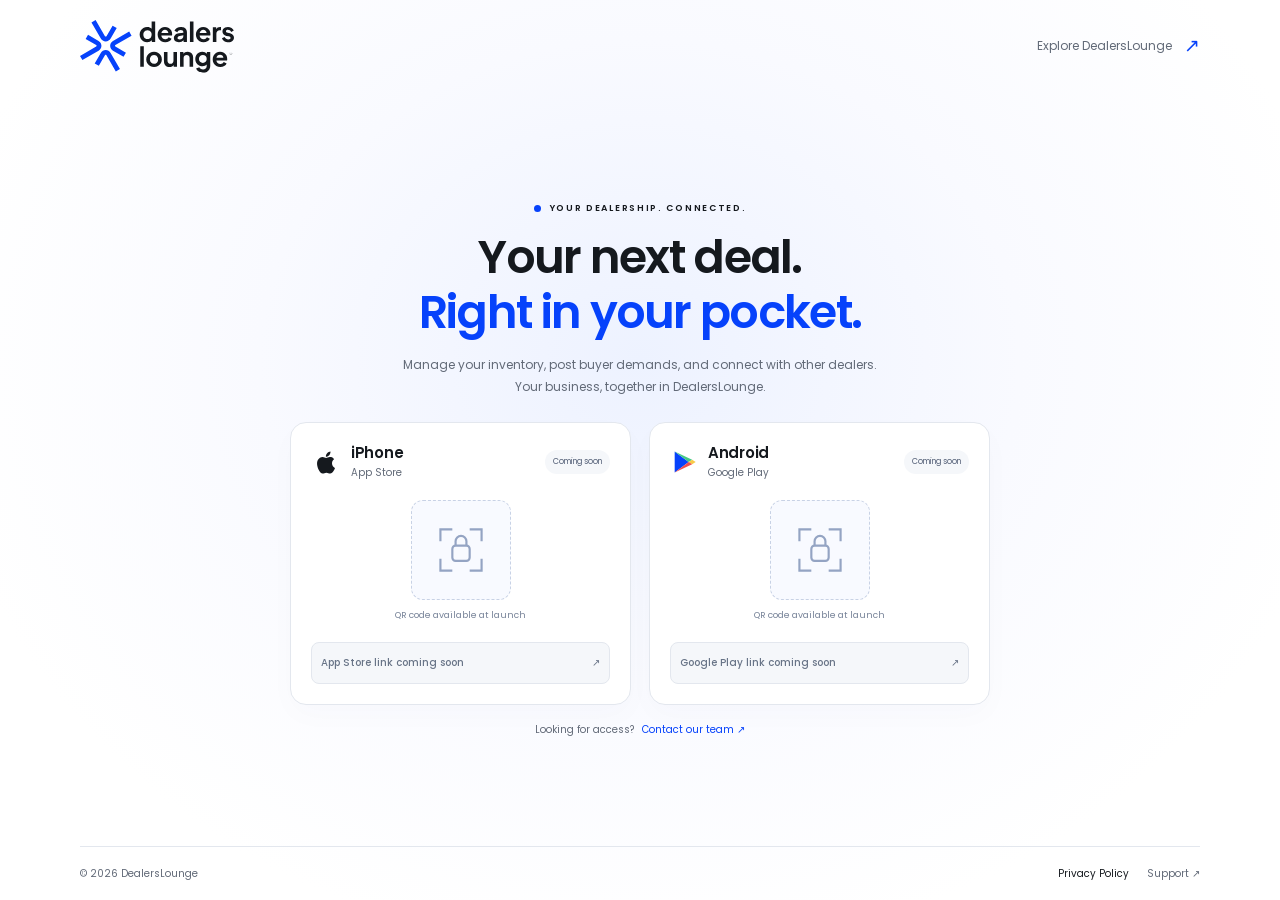
==== join/index.html @ 3d8176ec "updated links" ====
<!doctype html>
<html lang="en">
<head>
<meta charset="utf-8"><meta name="viewport" content="width=device-width, initial-scale=1">
<meta name="description" content="DealersLounge brings vehicle inventory, buyer demands, and dealer connections together. Find app downloads, access information, and our privacy policy.">
<meta name="theme-color" content="#0642FB"><title>DealersLounge — Get the app</title>
<link rel="icon" href="../assets/images/favicon.svg" type="image/svg+xml"><link rel="stylesheet" href="../assets/css/styles.css">
</head>
<body class="download-home">
<a class="skip" href="#main">Skip to content</a>
<header class="hub-header"><a class="brand" href="../" aria-label="DealersLounge home"><img src="../assets/images/logo.svg" alt="DealersLounge" width="160" height="55"></a><a class="hub-explore" href="../">Explore DealersLounge <span aria-hidden="true">↗</span></a></header>
<main id="main" class="hub-main">
<section class="hub-intro" aria-labelledby="intro-title"><p class="eyebrow"><span class="status-dot"></span> YOUR DEALERSHIP. CONNECTED.</p><h1 id="intro-title">Your next deal.<br><span>Right in your pocket.</span></h1><p>Manage your inventory, post buyer demands, and connect with other dealers. Your business, together in DealersLounge.</p></section>
<section id="download" class="hub-downloads" aria-label="Download DealersLounge">
<article class="hub-store"><div class="hub-store-heading"><svg viewBox="0 0 24 24" width="30" height="30" aria-hidden="true"><path fill="currentColor" d="M16.8 12.8c0-2 1.6-3 1.7-3.1-1-1.5-2.5-1.7-3.1-1.7-1.3-.2-2.6.8-3.3.8-.7 0-1.7-.8-2.8-.8-1.5 0-2.9.9-3.7 2.2-1.6 2.7-.4 6.8 1.1 9 .7 1 1.5 2.1 2.7 2 1.1 0 1.5-.7 2.9-.7s1.8.7 3 .7 2-1 2.7-2c.8-1.2 1.2-2.4 1.2-2.5-.1 0-2.4-.9-2.4-3.9ZM14.6 6.6c.6-.8 1.1-1.9 1-3-.9 0-2 .6-2.7 1.4-.6.7-1.1 1.8-1 2.8 1 .1 2-.5 2.7-1.2Z"/></svg><div><h2>iPhone</h2><p>App Store</p></div><span class="availability-chip">Coming soon</span></div><div class="hub-qr" aria-label="iPhone QR code not yet available"><span class="qr-frame" aria-hidden="true"><svg viewBox="0 0 48 48" width="52" height="52" fill="none" stroke="currentColor" stroke-width="2"><path d="M16 5H5v11M32 5h11v11M5 32v11h11M43 32v11H32"/><rect x="16" y="20" width="16" height="14" rx="3"/><path d="M19 20v-4a5 5 0 0 1 10 0v4"/></svg></span><span>QR code available at launch</span></div><button class="hub-store-button" type="button" disabled>App Store link coming soon <span aria-hidden="true">↗</span></button></article>
<article class="hub-store"><div class="hub-store-heading"><svg viewBox="0 0 24 24" width="28" height="28" aria-hidden="true"><path fill="#0642fb" d="m4 3 12 9L4 21Z"/><path fill="#45c986" d="m4 3 15 7-3 2Z"/><path fill="#f7c948" d="m16 12 3-2 3 2-3 2Z"/><path fill="#ef4e4e" d="m4 21 12-9 3 2Z"/></svg><div><h2>Android</h2><p>Google Play</p></div><span class="availability-chip">Coming soon</span></div><div class="hub-qr" aria-label="Android QR code not yet available"><span class="qr-frame" aria-hidden="true"><svg viewBox="0 0 48 48" width="52" height="52" fill="none" stroke="currentColor" stroke-width="2"><path d="M16 5H5v11M32 5h11v11M5 32v11h11M43 32v11H32"/><rect x="16" y="20" width="16" height="14" rx="3"/><path d="M19 20v-4a5 5 0 0 1 10 0v4"/></svg></span><span>QR code available at launch</span></div><button class="hub-store-button" type="button" disabled>Google Play link coming soon <span aria-hidden="true">↗</span></button></article>
</section>
<p class="hub-access">Looking for access? <a href="mailto:support@dealerslounge.com">Contact our team ↗</a></p>
</main>
<footer class="hub-footer"><span>© <span id="year">2026</span> DealersLounge</span><a href="../privacy/">Privacy Policy</a><a href="mailto:support@dealerslounge.com">Support ↗</a></footer>
<script src="../assets/js/main.js"></script>
</body></html>
---- assets/css/styles.css ----
@font-face {
  font-family: Poppins;
  src: url('../fonts/Poppins-Regular.ttf') format('truetype');
  font-weight: 400;
  font-display: swap
}

@font-face {
  font-family: Poppins;
  src: url('../fonts/Poppins-Medium.ttf') format('truetype');
  font-weight: 500;
  font-display: swap
}

@font-face {
  font-family: Poppins;
  src: url('../fonts/Poppins-SemiBold.ttf') format('truetype');
  font-weight: 600 900;
  font-display: swap
}

:root {
  --blue: #0642fb;
  --ink: #15191e;
  --muted: #626a78;
  --light: #f5f7fa;
  --border: #e3e7ee
}

* {
  box-sizing: border-box
}

html {
  scroll-behavior: smooth;
  scroll-padding-top: 100px
}

body {
  margin: 0;
  font-family: Poppins, sans-serif;
  color: var(--ink);
  font-size: 14px;
  line-height: 1.7
}

a {
  color: inherit;
  text-decoration: none
}

button,
a,
summary {
  -webkit-tap-highlight-color: transparent
}

a:focus-visible,
summary:focus-visible {
  outline: 3px solid #3379ff;
  outline-offset: 6px
}

img {
  max-width: 100%;
  display: block
}

.container {
  width: min(1200px, calc(100% - 80px));
  margin: auto
}

.site-header {
  border-bottom: 1px solid var(--border);
  background: #fff
}

.nav {
  height: 100px;
  display: flex;
  align-items: center;
  justify-content: space-between
}

.brand img {
  width: 154px;
  height: auto
}

.nav nav {
  display: flex;
  gap: 34px;
  font-size: 13px
}

.nav nav a:hover,
.text-link:hover {
  color: var(--blue)
}

.button {
  display: inline-flex;
  gap: 26px;
  align-items: center;
  justify-content: center;
  background: var(--blue);
  color: white;
  border-radius: 9px;
  padding: 17px 23px;
  font-weight: 500;
  font-size: 13px;
  transition: background .2s, transform .2s
}

.button:hover {
  background: #0034d6;
  transform: translateY(-2px)
}

.button span {
  font-size: 20px
}

.button.small {
  padding: 10px 20px
}

.hero {
  display: grid;
  grid-template-columns: 1.1fr 1fr;
  align-items: center;
  gap: 45px;
  padding-top: 64px;
  padding-bottom: 64px
}

.eyebrow {
  font-size: 10px;
  letter-spacing: 1.7px;
  font-weight: 600;
  display: flex;
  align-items: center;
  gap: 9px;
  margin: 0 0 23px
}

.status-dot {
  background: var(--blue);
  width: 7px;
  height: 7px;
  border-radius: 50%
}

h1 {
  font-size: clamp(42px, 4.5vw, 63px);
  line-height: 1.17;
  letter-spacing: -2.8px;
  font-weight: 600;
  margin: 0 0 25px
}

h1>span {
  color: var(--blue)
}

.lead {
  font-size: 15px;
  line-height: 1.9;
  color: var(--muted);
  max-width: 435px
}

.hero-actions {
  display: flex;
  align-items: center;
  gap: 24px;
  margin: 31px 0 25px
}

.text-link {
  font-size: 12px;
  font-weight: 500;
  display: inline-flex;
  gap: 13px;
  align-items: center
}

.hero-note {
  font-size: 10px;
  color: var(--muted);
  display: flex;
  gap: 9px;
  align-items: center
}

.mini-icon {
  border: 1px solid var(--border);
  border-radius: 50%;
  width: 20px;
  height: 20px;
  text-align: center;
  color: var(--blue)
}

.hero-visual {
  position: relative;
  border-radius: 22px;
  background: #edf2ff;
  height: 574px;
  overflow: hidden;
  display: flex;
  align-items: center;
  justify-content: center
}

.visual-heading {
  position: absolute;
  top: 23px;
  left: 25px;
  right: 25px;
  display: flex;
  justify-content: space-between;
  font-size: 9px;
  letter-spacing: 1.7px;
  color: #50639c
}

.visual-heading>span:last-child {
  font-size: 22px
}

.orbit {
  position: absolute;
  width: 520px;
  height: 520px;
  border: 1px solid #d9e2fd;
  border-radius: 50%;
  left: 35px;
  top: 110px
}

.orbit-two {
  width: 370px;
  height: 370px;
  left: 110px;
  top: 185px
}

.phone {
  width: 258px;
  background: var(--light);
  border: 7px solid #20242c;
  border-radius: 38px;
  position: relative;
  transform: rotate(-6deg);
  box-shadow: 18px 24px 45px #14255720;
  padding: 13px 12px 8px;
  margin-top: 12px
}

.phone-top {
  display: flex;
  align-items: center;
  justify-content: space-between;
  font-size: 9px;
  font-weight: 600;
  margin-bottom: 24px
}

.island {
  height: 17px;
  width: 69px;
  background: #20242c;
  border-radius: 20px;
  position: absolute;
  top: 8px;
  left: 88px
}

.app-header {
  display: flex;
  justify-content: space-between;
  align-items: center
}

.app-header small {
  display: block;
  font-size: 9px;
  color: var(--muted)
}

.app-header strong {
  font-size: 16px
}

.avatar {
  background: #e2eaff;
  color: var(--blue);
  border-radius: 50%;
  font-size: 11px;
  padding: 9px
}

.app-actions {
  display: flex;
  gap: 8px;
  margin: 17px 0
}

.app-actions>div {
  background: var(--ink);
  color: white;
  flex: 1;
  border-radius: 9px;
  padding: 9px;
  font-size: 9px
}

.app-actions>div:last-child {
  background: var(--blue)
}

.app-actions span {
  display: block;
  font-size: 21px;
  line-height: 1.4
}

.app-section-title {
  display: flex;
  justify-content: space-between;
  font-size: 12px;
  font-weight: 600;
  margin: 16px 0 9px
}

.app-section-title span {
  color: var(--blue);
  font-size: 8px
}

.car-card {
  background: white;
  border-radius: 11px;
  overflow: hidden
}

.car-photo {
  position: relative
}

.car-photo img {
  width: 100%;
  height: 113px;
  object-fit: cover
}

.car-photo>span {
  position: absolute;
  bottom: 8px;
  left: 8px;
  background: white;
  padding: 3px 7px;
  border-radius: 4px;
  font-size: 7px
}

.car-info {
  padding: 11px
}

.car-info>small {
  font-size: 7px;
  letter-spacing: 1px;
  color: var(--muted)
}

.car-info h3 {
  font-size: 16px;
  line-height: 1.5;
  margin: 5px 0
}

.car-info p {
  font-size: 8px;
  color: var(--muted);
  margin: 4px 0 10px
}

.match-row {
  border-top: 1px solid var(--border);
  display: flex;
  justify-content: space-between;
  padding-top: 9px;
  font-size: 8px
}

.match-row i {
  display: inline-block;
  width: 5px;
  height: 5px;
  border-radius: 50%;
  background: #45c986;
  margin-right: 4px
}

.match-row b {
  color: var(--blue)
}

.app-bottom {
  display: flex;
  justify-content: space-between;
  padding: 13px 6px 0;
  text-align: center;
  color: #7d8492;
  font-size: 16px
}

.app-bottom small {
  display: block;
  font-size: 6px
}

.app-bottom .selected {
  color: var(--blue)
}

.floating-card {
  position: absolute;
  bottom: 74px;
  right: 16px;
  display: flex;
  gap: 12px;
  align-items: center;
  padding: 15px 18px;
  background: white;
  border: 1px solid #e3e7ee;
  border-radius: 12px;
  box-shadow: 0 12px 32px #263a7020
}

.floating-card strong {
  display: block;
  font-size: 11px
}

.floating-card small {
  display: block;
  font-size: 8px;
  color: var(--muted)
}

.match-icon {
  background: #e9f9f0;
  color: #248451;
  padding: 4px 9px;
  border-radius: 8px;
  font-size: 20px
}

.preview-label {
  position: absolute;
  bottom: 7px;
  font-size: 7px;
  letter-spacing: 1.5px;
  color: #7080a5
}

.value-strip {
  border-block: 1px solid var(--border);
  background: #fafbfd
}

.value-strip>.container {
  display: flex;
  justify-content: space-between;
  align-items: center;
  padding-block: 22px;
  font-size: 11px
}

.value-strip p {
  display: flex;
  gap: 28px;
  margin: 0;
  font-weight: 500
}

.value-strip b {
  color: var(--blue)
}

.section {
  padding-top: 100px;
  padding-bottom: 100px
}

.section-heading {
  display: flex;
  align-items: end;
  justify-content: space-between;
  gap: 50px;
  margin-bottom: 40px
}

h2 {
  font-size: 34px;
  line-height: 1.35;
  letter-spacing: -1.2px;
  margin: 0;
  font-weight: 600
}

.section-heading>p {
  max-width: 320px;
  color: var(--muted);
  font-size: 13px;
  margin: 0
}

.features {
  display: grid;
  grid-template-columns: repeat(3, 1fr);
  gap: 20px
}

.feature {
  background: var(--light);
  padding: 30px;
  border-radius: 16px;
  display: flex;
  flex-direction: column;
  min-height: 340px
}

.feature-icon {
  font-size: 25px;
  color: var(--blue);
  margin-bottom: 22px
}

.feature h3 {
  font-size: 19px;
  letter-spacing: -.5px;
  margin: 0 0 10px
}

.feature p {
  font-size: 12px;
  color: var(--muted);
  margin: 0
}

.inventory-illustration {
  display: flex;
  align-items: center;
  gap: 9px;
  background: #fff;
  padding: 14px 10px;
  border: 1px solid var(--border);
  border-radius: 9px;
  margin: 26px 0
}

.list-icon {
  color: var(--blue);
  font-size: 22px
}

.inventory-illustration strong {
  font-size: 9px;
  display: block
}

.inventory-illustration small {
  font-size: 7px;
  display: block;
  color: var(--muted)
}

.check {
  margin-left: auto;
  color: #238455
}

.feature-index {
  font-size: 8px;
  letter-spacing: 1.5px;
  color: #747c89;
  margin-top: auto
}

.demand-tags {
  display: flex;
  flex-wrap: wrap;
  gap: 8px;
  margin: 25px 0
}

.demand-tags span {
  padding: 7px 12px;
  background: white;
  border: 1px solid var(--border);
  border-radius: 6px;
  font-size: 9px
}

.feature-blue {
  background: var(--blue);
  color: white
}

.feature-blue .feature-icon,
.feature-blue p,
.feature-blue .feature-index {
  color: #e0e8ff
}

.connection {
  display: flex;
  align-items: center;
  gap: 15px;
  margin: 30px 0
}

.connection span {
  font-size: 10px;
  padding: 9px 11px;
  border: 1px solid #ffffff55;
  border-radius: 8px
}

.connection b {
  font-size: 22px
}

.workflow {
  background: var(--light)
}

.workflow-grid {
  display: grid;
  grid-template-columns: 1fr 1fr;
  gap: 90px;
  align-items: center
}

.workflow-photo {
  position: relative;
  border-radius: 17px;
  overflow: hidden;
  height: 440px;
  background: #172129
}

.workflow-photo img {
  width: 100%;
  height: 100%;
  object-fit: cover;
  object-position: 35%;
  filter: brightness(.78)
}

.workflow-photo>div {
  position: absolute;
  inset: auto 28px 28px;
  display: flex;
  align-items: end;
  justify-content: space-between;
  color: white;
  font-size: 12px;
  letter-spacing: 1.8px
}

.workflow-photo b {
  font-size: 40px
}

.workflow-copy ol {
  list-style: none;
  padding: 0;
  margin: 29px 0
}

.workflow-copy li {
  display: flex;
  gap: 18px;
  margin: 20px 0
}

.workflow-copy li>span {
  font-size: 11px;
  color: var(--blue);
  padding-top: 3px
}

.workflow-copy h3 {
  font-size: 14px;
  margin: 0 0 5px;
  font-weight: 500
}

.workflow-copy li p {
  font-size: 12px;
  color: var(--muted);
  margin: 0
}

.workflow-copy>.text-link {
  color: var(--blue)
}

.faq {
  display: grid;
  grid-template-columns: 1fr 1.2fr;
  gap: 80px
}

.faq>div>p:not(.eyebrow) {
  font-size: 12px;
  color: var(--muted);
  margin-top: 25px
}

.faq a {
  color: var(--blue)
}

details {
  border-bottom: 1px solid var(--border);
  padding: 21px 0
}

details:first-child {
  padding-top: 0
}

summary {
  list-style: none;
  cursor: pointer;
  font-size: 13px;
  font-weight: 500;
  display: flex;
  justify-content: space-between;
  gap: 20px
}

summary::-webkit-details-marker {
  display: none
}

summary:after {
  content: '+';
  color: var(--blue);
  font-size: 19px;
  line-height: 1
}

details[open] summary:after {
  content: '−'
}

details p {
  font-size: 12px;
  color: var(--muted);
  margin: 14px 30px 0 0
}

.download {
  background: var(--blue);
  color: white;
  padding: 55px 60px;
  border-radius: 20px;
  display: flex;
  justify-content: space-between;
  overflow: hidden;
  position: relative
}

.download .eyebrow {
  color: #c4d3ff
}

.download h2 {
  font-size: 35px
}

.download p:not(.eyebrow) {
  font-size: 12px;
  color: #dae3ff
}

.store-buttons {
  display: flex;
  gap: 12px;
  margin-top: 26px
}

.store {
  display: flex;
  align-items: center;
  gap: 12px;
  border: 1px solid #ffffff55;
  padding: 8px 20px;
  border-radius: 8px;
  background: #ffffff0c
}

.store>span {
  font-size: 25px
}

.store small {
  font-size: 7px;
  letter-spacing: 1.2px;
  display: block
}

.store strong {
  font-size: 17px;
  font-weight: 500;
  display: block;
  line-height: 1.4
}

.download .download-note {
  font-size: 9px;
  margin-top: 18px
}

.download-note a {
  text-decoration: underline;
  text-underline-offset: 3px
}

.download-art {
  font-size: 210px;
  font-weight: 600;
  letter-spacing: -27px;
  line-height: 1;
  color: #fff;
  align-self: center;
  transform: rotate(-9deg);
  padding: 0 35px 0 20px;
  opacity: .9
}

.download-art>span {
  display: block;
  font-size: 9px;
  letter-spacing: 2px;
  line-height: 1.8;
  margin-top: 22px;
  padding-left: 30px
}

footer {
  padding-top: 55px;
  padding-bottom: 24px
}

.footer-top {
  display: flex;
  align-items: center;
  justify-content: space-between;
  padding-bottom: 30px
}

.footer-top p {
  font-size: 11px;
  color: var(--muted)
}

.footer-top>a:last-child {
  font-size: 12px
}

.footer-bottom {
  border-top: 1px solid var(--border);
  padding-top: 22px;
  display: flex;
  justify-content: space-between;
  font-size: 10px;
  color: var(--muted)
}

.footer-bottom>div {
  display: flex;
  gap: 25px
}

.skip {
  position: fixed;
  top: -80px;
  left: 15px;
  background: white;
  padding: 15px;
  z-index: 10
}

.skip:focus {
  top: 15px
}

.legal-main {
  max-width: 750px;
  padding-block: 90px
}

.legal-main h1 {
  font-size: 44px
}

.legal-main p {
  color: var(--muted)
}

.legal-main a {
  color: var(--blue)
}

@media(min-width:1450px) {
  .hero {
    padding-block: 80px
  }

  .hero-visual {
    height: 600px
  }
}

@media(max-width:1050px) {
  .container {
    width: calc(100% - 48px)
  }

  .hero {
    gap: 25px
  }

  h1 {
    font-size: 47px
  }

  .hero-actions {
    align-items: start;
    flex-direction: column;
    gap: 16px
  }

  .hero-visual {
    height: 550px
  }

  .feature {
    padding: 24px
  }

  .workflow-grid {
    gap: 45px
  }

  .download {
    padding: 45px
  }

  .download-art {
    font-size: 160px
  }

  .value-strip p {
    gap: 12px
  }

  .floating-card {
    right: 8px
  }
}

@media(max-width:760px) {
  .container {
    width: calc(100% - 40px)
  }

  .nav {
    height: 82px
  }

  .brand img {
    width: 135px
  }

  .nav nav {
    display: none
  }

  .button.small {
    font-size: 11px;
    padding: 8px 13px;
    gap: 12px
  }

  .hero {
    grid-template-columns: 1fr;
    padding-top: 44px;
    gap: 35px;
    padding-bottom: 40px
  }

  .hero-copy {
    max-width: 520px
  }

  h1 {
    font-size: 49px;
    letter-spacing: -2px
  }

  .eyebrow {
    font-size: 8px
  }

  .hero-actions {
    flex-direction: row;
    align-items: center;
    gap: 16px
  }

  .hero-actions .button {
    font-size: 10px;
    padding: 14px;
    gap: 10px
  }

  .hero-actions .text-link {
    font-size: 10px;
    gap: 6px
  }

  .lead {
    font-size: 14px
  }

  .hero-visual {
    height: 530px
  }

  .phone {
    transform: rotate(-5deg)
  }

  .floating-card {
    right: 20px;
    bottom: 62px
  }

  .value-strip>.container {
    flex-direction: column;
    gap: 12px;
    font-size: 10px
  }

  .value-strip p {
    gap: 14px;
    font-size: 9px
  }

  .section {
    padding-block: 65px
  }

  .section-heading {
    display: block;
    margin-bottom: 28px
  }

  .section-heading>p {
    margin-top: 20px;
    max-width: none
  }

  h2 {
    font-size: 29px
  }

  .features {
    grid-template-columns: 1fr
  }

  .feature {
    min-height: 300px;
    padding: 28px
  }

  .inventory-illustration {
    max-width: 290px
  }

  .feature-index {
    margin-top: 12px
  }

  .workflow-grid {
    grid-template-columns: 1fr;
    gap: 35px
  }

  .workflow-photo {
    height: 300px
  }

  .faq {
    grid-template-columns: 1fr;
    gap: 25px
  }

  .download {
    padding: 32px 25px
  }

  .download h2 {
    font-size: 27px
  }

  .download-art {
    display: none
  }

  .store {
    padding: 8px 13px
  }

  .store strong {
    font-size: 15px
  }

  .footer-top {
    align-items: start;
    gap: 20px;
    flex-wrap: wrap
  }

  .footer-top p {
    width: 100%;
    order: 3;
    margin: 0
  }

  .footer-top>a:last-child {
    padding-top: 13px;
    font-size: 10px
  }

  .footer-bottom {
    font-size: 9px
  }

  .footer-bottom>div {
    gap: 15px
  }

  .legal-main h1 {
    font-size: 35px
  }
}

@media(prefers-reduced-motion:reduce) {
  html {
    scroll-behavior: auto
  }

  * {
    transition: none !important
  }
}

/* Privacy policy */
.legal-main {
  max-width: 820px;
  line-height: 1.85
}

.legal-main section {
  margin-top: 38px;
  scroll-margin-top: 30px
}

.legal-main h2 {
  font-size: 24px;
  letter-spacing: -.5px;
  margin-bottom: 15px
}

.legal-main h3 {
  font-size: 15px;
  margin: 0 0 8px
}

.legal-main li {
  margin-bottom: 10px;
  color: var(--muted)
}

.legal-main strong {
  color: var(--ink);
  font-weight: 600
}

.legal-main a {
  text-decoration: underline;
  text-underline-offset: 3px;
  overflow-wrap: anywhere
}

.policy-date {
  font-size: 12px
}

.policy-contents {
  padding: 24px 28px;
  background: var(--light);
  border: 1px solid var(--border);
  border-radius: 14px;
  margin: 32px 0
}

.policy-contents ol {
  columns: 2;
  column-gap: 30px;
  padding-left: 20px;
  font-size: 12px
}

.policy-contents li {
  break-inside: avoid
}

.policy-callout {
  padding: 24px;
  background: var(--light);
  border-left: 3px solid var(--blue);
  border-radius: 0 12px 12px 0
}

.policy-callout p:last-child {
  margin-bottom: 0
}

@media(max-width:600px) {
  .policy-contents ol {
    columns: 1
  }

  .legal-main {
    padding-block: 50px
  }

  .legal-main h2 {
    font-size: 22px
  }

  .legal-main ul {
    padding-left: 22px
  }

  .policy-callout {
    padding: 20px
  }
}

/* Product motion: brief entrances and deliberate interaction feedback. */
.hero-visual {
  perspective: 1000px
}

.hero-visual .phone {
  transform: rotate(-6deg) rotateX(var(--pointer-x, 0deg)) rotateY(var(--pointer-y, 0deg));
  transition: transform .45s cubic-bezier(.2, .7, .2, 1)
}

.button {
  position: relative;
  overflow: hidden;
  isolation: isolate;
  transition: background .2s, transform .25s, box-shadow .25s
}

.button::before {
  content: '';
  position: absolute;
  inset: 0;
  z-index: -1;
  background: linear-gradient(110deg, transparent 20%, #ffffff30 48%, transparent 75%);
  transform: translateX(-150%);
  pointer-events: none
}

.button span,
.text-link span {
  display: inline-block;
  transition: transform .25s
}

.feature {
  transition: transform .35s cubic-bezier(.2, .7, .2, 1), box-shadow .35s
}

.feature-icon {
  width: fit-content;
  transition: transform .35s
}

.workflow-photo img {
  transition: transform .8s cubic-bezier(.2, .7, .2, 1)
}

.nav nav a {
  position: relative
}

.nav nav a::after {
  content: '';
  position: absolute;
  left: 0;
  right: 0;
  bottom: -7px;
  height: 2px;
  background: var(--blue);
  transform: scaleX(0);
  transform-origin: left;
  transition: transform .25s
}

summary::after {
  transition: transform .25s
}

@media(prefers-reduced-motion:no-preference) {
  .floating-card {
    animation: match-arrival 1s .65s cubic-bezier(.16, 1, .3, 1) backwards
  }

  .orbit-one {
    animation: orbit-arrival 1.8s .15s ease-out backwards
  }

  .orbit-two {
    animation: orbit-arrival 1.8s .35s ease-out backwards
  }

  .status-dot {
    animation: status-beacon 1.5s .3s 2
  }

  details[open]>p {
    animation: answer-arrival .3s ease-out
  }
}

@media(hover:hover) and (pointer:fine) and (prefers-reduced-motion:no-preference) {
  .button:hover {
    box-shadow: 0 8px 22px #0642fb25
  }

  .button:hover::before {
    animation: button-sheen .7s ease-out
  }

  .button:hover span {
    transform: translate(2px, -2px)
  }

  .text-link:hover span {
    transform: translateX(4px)
  }

  .feature:hover {
    transform: translateY(-7px);
    box-shadow: 0 18px 35px #15191e0c
  }

  .feature:hover .feature-icon {
    transform: translateY(-3px) rotate(-8deg)
  }

  .workflow-photo:hover img {
    transform: scale(1.045)
  }

  .nav nav a:hover::after {
    transform: scaleX(1)
  }
}

@keyframes match-arrival {
  from {
    opacity: 0;
    transform: translate(25px, 16px) scale(.94)
  }

  to {
    opacity: 1;
    transform: translate(0, 0) scale(1)
  }
}

@keyframes orbit-arrival {
  from {
    opacity: 0;
    transform: scale(.8)
  }

  to {
    opacity: 1;
    transform: scale(1)
  }
}

@keyframes status-beacon {

  0%,
  100% {
    box-shadow: 0 0 0 0 #0642fb00
  }

  35% {
    box-shadow: 0 0 0 6px #0642fb15
  }

  75% {
    box-shadow: 0 0 0 10px #0642fb00
  }
}

@keyframes button-sheen {
  to {
    transform: translateX(150%)
  }
}

@keyframes answer-arrival {
  from {
    opacity: 0;
    transform: translateY(-5px)
  }

  to {
    opacity: 1;
    transform: translateY(0)
  }
}

@media(prefers-reduced-motion:reduce) {

  *,
  *::before,
  *::after {
    animation: none !important;
    transition: none !important
  }

  .hero-visual .phone {
    transform: rotate(-6deg)
  }
}
/* Download-first home. The deeper product story lives behind Explore. */
.download-home{min-height:100svh;display:flex;flex-direction:column;background:radial-gradient(ellipse at 50% 40%,#edf2ff 0, #f9faff 42%,#fff 78%)}
.hub-header,.hub-footer{width:min(1120px,calc(100% - 64px));margin-inline:auto;display:flex;align-items:center;justify-content:space-between}
.hub-header{padding-block:20px;gap:20px}.hub-explore{font-size:12px;color:var(--muted);display:flex;gap:12px;align-items:center}.hub-explore:hover{color:var(--blue)}.hub-explore span{color:var(--blue);font-size:19px}
.hub-main{width:min(700px,calc(100% - 40px));margin:auto; padding:18px 0;text-align:center}
.hub-intro .eyebrow{justify-content:center;margin-bottom:13px;font-size:9px}.hub-intro h1{font-size:clamp(32px,3.6vw,47px);line-height:1.2;letter-spacing:-1.7px;margin-bottom:14px}.hub-intro>p:last-child{max-width:490px;margin:0 auto 25px;font-size:12px;color:var(--muted);line-height:1.8}
.hub-downloads{display:grid;grid-template-columns:1fr 1fr;gap:18px;text-align:left}.hub-store{background:#fff;border:1px solid var(--border);border-radius:16px;padding:20px;box-shadow:0 10px 30px #18347d05}.hub-store-heading{display:flex;align-items:center;gap:10px}.hub-store-heading h2{font-size:15px;letter-spacing:-.3px}.hub-store-heading p{font-size:10px;color:var(--muted);margin:0}.availability-chip{font-size:8px;color:#566279;background:var(--light);border-radius:20px;padding:5px 8px;margin-left:auto;white-space:nowrap}.hub-qr{display:flex;flex-direction:column;align-items:center;gap:8px;margin:19px 0;color:#788499;font-size:9px}.qr-frame{display:grid;place-items:center;width:100px;height:100px;border:1px dashed #c8d2e5;border-radius:12px;background:#f8faff;color:#94a4c3}.hub-store-button{width:100%;border:1px solid var(--border);padding:12px 9px;border-radius:8px;background:var(--light);font:500 10px Poppins,sans-serif;color:#687487;display:flex;align-items:center;justify-content:space-between;gap:8px}.hub-store-button:disabled{cursor:not-allowed}.hub-access{font-size:10px;color:var(--muted);margin:16px 0 0}.hub-access a{color:var(--blue);margin-left:5px}.hub-footer{padding:18px 0;border-top:1px solid var(--border);font-size:10px;color:var(--muted);gap:18px}.hub-footer>a:first-of-type{margin-left:auto;color:var(--ink)}
@media(max-width:520px){.hub-header,.hub-footer{width:calc(100% - 32px)}.hub-header{padding-block:15px}.hub-header .brand img{width:117px}.hub-explore{font-size:10px;gap:5px}.hub-main{width:calc(100% - 28px);padding-block:12px}.hub-intro h1{font-size:32px;letter-spacing:-1.2px}.hub-intro>p:last-child{font-size:11px;margin-bottom:19px;max-width:330px}.hub-downloads{gap:10px}.hub-store{padding:12px 10px;border-radius:12px}.hub-store-heading{gap:7px;flex-wrap:wrap}.hub-store-heading>svg{width:22px;height:25px}.hub-store-heading h2{font-size:13px}.availability-chip{margin:5px 0 0;width:100%;text-align:center;font-size:8px}.hub-qr{margin:13px 0;font-size:7px;gap:7px}.qr-frame{width:76px;height:76px}.hub-store-button{font-size:8px;padding:10px 6px;gap:2px}.hub-store-button span{display:none}.hub-footer{font-size:8px;gap:12px}.hub-access{font-size:9px}}
@media(max-height:740px) and (min-width:521px){.hub-header{padding-block:12px}.hub-main{padding-block:10px}.hub-intro h1{font-size:35px}.hub-intro>p:last-child{margin-bottom:16px}.hub-qr{margin:12px 0}.qr-frame{width:76px;height:76px}.hub-footer{padding-block:12px}}

.download .join-cta{margin-top:22px;background:white;color:var(--blue)}
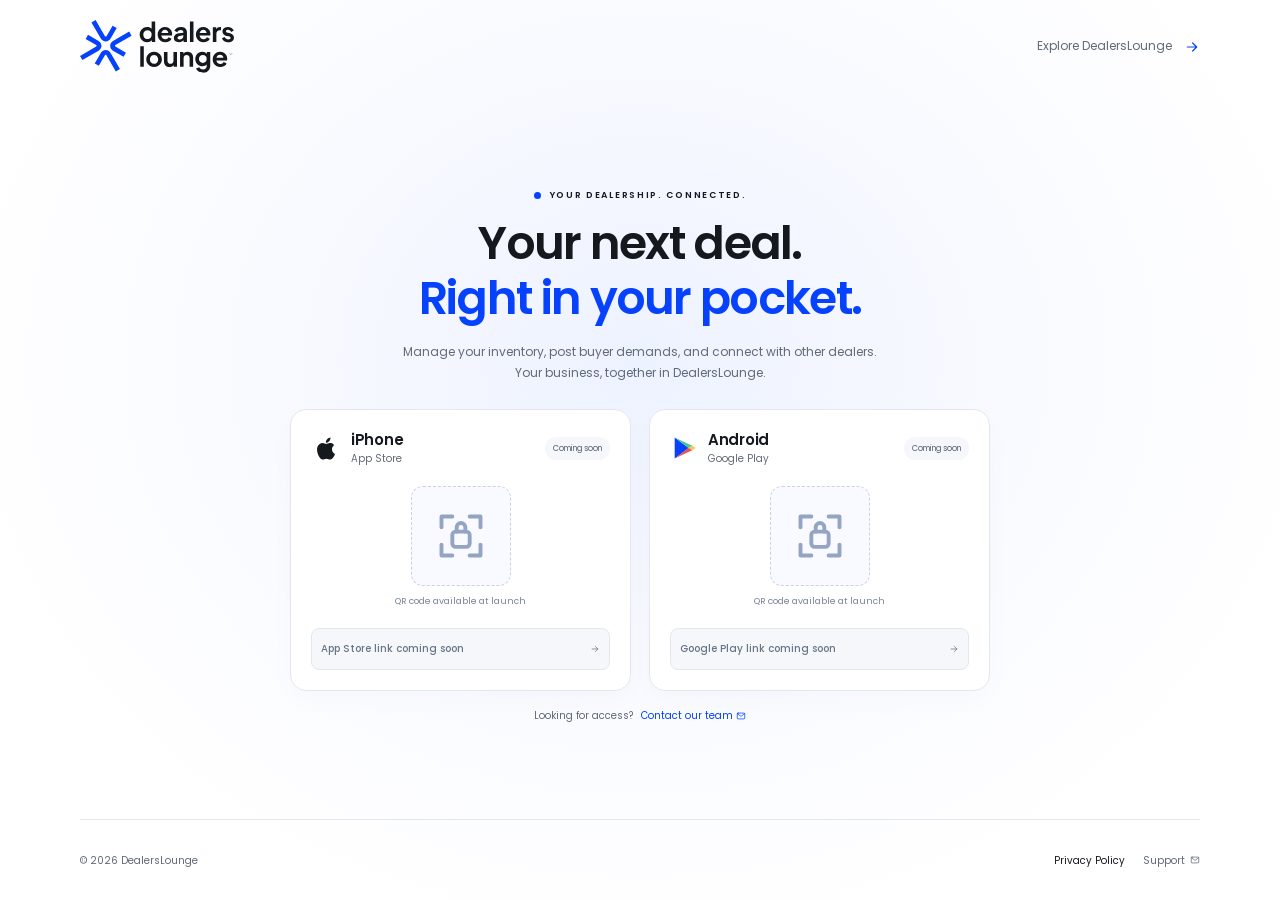
==== commit 2e6cb014: "updated support email and UI" ====
--- a/join/index.html
+++ b/join/index.html
@@ -8,15 +8,15 @@
 </head>
 <body class="download-home">
 <a class="skip" href="#main">Skip to content</a>
-<header class="hub-header"><a class="brand" href="../" aria-label="DealersLounge home"><img src="../assets/images/logo.svg" alt="DealersLounge" width="160" height="55"></a><a class="hub-explore" href="../">Explore DealersLounge <span aria-hidden="true">↗</span></a></header>
-<main id="main" class="hub-main">
+<header class="hub-header"><a class="brand" href="../" aria-label="DealersLounge home"><img src="../assets/images/logo.svg" alt="DealersLounge" width="160" height="55"></a><a class="hub-explore" href="../">Explore DealersLounge <span aria-hidden="true"><svg class="icon" width="24" height="24" aria-hidden="true" focusable="false"><use href="../assets/images/icons.svg#arrow-right"></use></svg></span></a></header>
+<main tabindex="-1" id="main" class="hub-main">
 <section class="hub-intro" aria-labelledby="intro-title"><p class="eyebrow"><span class="status-dot"></span> YOUR DEALERSHIP. CONNECTED.</p><h1 id="intro-title">Your next deal.<br><span>Right in your pocket.</span></h1><p>Manage your inventory, post buyer demands, and connect with other dealers. Your business, together in DealersLounge.</p></section>
 <section id="download" class="hub-downloads" aria-label="Download DealersLounge">
-<article class="hub-store"><div class="hub-store-heading"><svg viewBox="0 0 24 24" width="30" height="30" aria-hidden="true"><path fill="currentColor" d="M16.8 12.8c0-2 1.6-3 1.7-3.1-1-1.5-2.5-1.7-3.1-1.7-1.3-.2-2.6.8-3.3.8-.7 0-1.7-.8-2.8-.8-1.5 0-2.9.9-3.7 2.2-1.6 2.7-.4 6.8 1.1 9 .7 1 1.5 2.1 2.7 2 1.1 0 1.5-.7 2.9-.7s1.8.7 3 .7 2-1 2.7-2c.8-1.2 1.2-2.4 1.2-2.5-.1 0-2.4-.9-2.4-3.9ZM14.6 6.6c.6-.8 1.1-1.9 1-3-.9 0-2 .6-2.7 1.4-.6.7-1.1 1.8-1 2.8 1 .1 2-.5 2.7-1.2Z"/></svg><div><h2>iPhone</h2><p>App Store</p></div><span class="availability-chip">Coming soon</span></div><div class="hub-qr" aria-label="iPhone QR code not yet available"><span class="qr-frame" aria-hidden="true"><svg viewBox="0 0 48 48" width="52" height="52" fill="none" stroke="currentColor" stroke-width="2"><path d="M16 5H5v11M32 5h11v11M5 32v11h11M43 32v11H32"/><rect x="16" y="20" width="16" height="14" rx="3"/><path d="M19 20v-4a5 5 0 0 1 10 0v4"/></svg></span><span>QR code available at launch</span></div><button class="hub-store-button" type="button" disabled>App Store link coming soon <span aria-hidden="true">↗</span></button></article>
-<article class="hub-store"><div class="hub-store-heading"><svg viewBox="0 0 24 24" width="28" height="28" aria-hidden="true"><path fill="#0642fb" d="m4 3 12 9L4 21Z"/><path fill="#45c986" d="m4 3 15 7-3 2Z"/><path fill="#f7c948" d="m16 12 3-2 3 2-3 2Z"/><path fill="#ef4e4e" d="m4 21 12-9 3 2Z"/></svg><div><h2>Android</h2><p>Google Play</p></div><span class="availability-chip">Coming soon</span></div><div class="hub-qr" aria-label="Android QR code not yet available"><span class="qr-frame" aria-hidden="true"><svg viewBox="0 0 48 48" width="52" height="52" fill="none" stroke="currentColor" stroke-width="2"><path d="M16 5H5v11M32 5h11v11M5 32v11h11M43 32v11H32"/><rect x="16" y="20" width="16" height="14" rx="3"/><path d="M19 20v-4a5 5 0 0 1 10 0v4"/></svg></span><span>QR code available at launch</span></div><button class="hub-store-button" type="button" disabled>Google Play link coming soon <span aria-hidden="true">↗</span></button></article>
+<article class="hub-store"><div class="hub-store-heading"><svg viewBox="0 0 24 24" width="30" height="30" aria-hidden="true"><path fill="currentColor" d="M16.8 12.8c0-2 1.6-3 1.7-3.1-1-1.5-2.5-1.7-3.1-1.7-1.3-.2-2.6.8-3.3.8-.7 0-1.7-.8-2.8-.8-1.5 0-2.9.9-3.7 2.2-1.6 2.7-.4 6.8 1.1 9 .7 1 1.5 2.1 2.7 2 1.1 0 1.5-.7 2.9-.7s1.8.7 3 .7 2-1 2.7-2c.8-1.2 1.2-2.4 1.2-2.5-.1 0-2.4-.9-2.4-3.9ZM14.6 6.6c.6-.8 1.1-1.9 1-3-.9 0-2 .6-2.7 1.4-.6.7-1.1 1.8-1 2.8 1 .1 2-.5 2.7-1.2Z"/></svg><div><h2>iPhone</h2><p>App Store</p></div><span class="availability-chip">Coming soon</span></div><div class="hub-qr" aria-label="iPhone QR code not yet available"><span class="qr-frame" aria-hidden="true"><svg class="icon" width="24" height="24" aria-hidden="true" focusable="false"><use href="../assets/images/icons.svg#qr-lock"></use></svg></span><span>QR code available at launch</span></div><button class="hub-store-button" type="button" disabled>App Store link coming soon <span aria-hidden="true"><svg class="icon" width="24" height="24" aria-hidden="true" focusable="false"><use href="../assets/images/icons.svg#arrow-right"></use></svg></span></button></article>
+<article class="hub-store"><div class="hub-store-heading"><svg viewBox="0 0 24 24" width="28" height="28" aria-hidden="true"><path fill="#0642fb" d="m4 3 12 9L4 21Z"/><path fill="#45c986" d="m4 3 15 7-3 2Z"/><path fill="#f7c948" d="m16 12 3-2 3 2-3 2Z"/><path fill="#ef4e4e" d="m4 21 12-9 3 2Z"/></svg><div><h2>Android</h2><p>Google Play</p></div><span class="availability-chip">Coming soon</span></div><div class="hub-qr" aria-label="Android QR code not yet available"><span class="qr-frame" aria-hidden="true"><svg class="icon" width="24" height="24" aria-hidden="true" focusable="false"><use href="../assets/images/icons.svg#qr-lock"></use></svg></span><span>QR code available at launch</span></div><button class="hub-store-button" type="button" disabled>Google Play link coming soon <span aria-hidden="true"><svg class="icon" width="24" height="24" aria-hidden="true" focusable="false"><use href="../assets/images/icons.svg#arrow-right"></use></svg></span></button></article>
 </section>
-<p class="hub-access">Looking for access? <a href="mailto:support@dealerslounge.com">Contact our team ↗</a></p>
+<p class="hub-access">Looking for access? <a href="mailto:support@dealerslounge.pk">Contact our team <svg class="icon" width="24" height="24" aria-hidden="true" focusable="false"><use href="../assets/images/icons.svg#mail"></use></svg></a></p>
 </main>
-<footer class="hub-footer"><span>© <span id="year">2026</span> DealersLounge</span><a href="../privacy/">Privacy Policy</a><a href="mailto:support@dealerslounge.com">Support ↗</a></footer>
+<footer class="hub-footer"><span>© <span id="year">2026</span> DealersLounge</span><a href="../privacy/">Privacy Policy</a><a href="mailto:support@dealerslounge.pk">Support <svg class="icon" width="24" height="24" aria-hidden="true" focusable="false"><use href="../assets/images/icons.svg#mail"></use></svg></a></footer>
 <script src="../assets/js/main.js"></script>
 </body></html>
--- a/assets/css/styles.css
+++ b/assets/css/styles.css
@@ -56,6 +56,7 @@
 }
 
 a:focus-visible,
+button:focus-visible,
 summary:focus-visible {
   outline: 3px solid #3379ff;
   outline-offset: 6px
@@ -101,7 +102,7 @@
 
 .button {
   display: inline-flex;
-  gap: 26px;
+  gap: 12px;
   align-items: center;
   justify-content: center;
   background: var(--blue);
@@ -110,12 +111,13 @@
   padding: 17px 23px;
   font-weight: 500;
   font-size: 13px;
-  transition: background .2s, transform .2s
+  position: relative;
+  transition: background .25s, transform .35s, box-shadow .35s
 }
 
 .button:hover {
   background: #0034d6;
-  transform: translateY(-2px)
+  transform: translateY(-1px)
 }
 
 .button span {
@@ -208,6 +210,7 @@
   border-radius: 22px;
   background: #edf2ff;
   height: 574px;
+  perspective: 1000px;
   overflow: hidden;
   display: flex;
   align-items: center;
@@ -219,6 +222,7 @@
   top: 23px;
   left: 25px;
   right: 25px;
+  z-index: 0;
   display: flex;
   justify-content: space-between;
   font-size: 9px;
@@ -226,9 +230,6 @@
   color: #50639c
 }
 
-.visual-heading>span:last-child {
-  font-size: 22px
-}
 
 .orbit {
   position: absolute;
@@ -253,7 +254,8 @@
   border: 7px solid #20242c;
   border-radius: 38px;
   position: relative;
-  transform: rotate(-6deg);
+  transform: rotate(var(--phone-angle, -6deg)) rotateX(var(--pointer-x, 0deg)) rotateY(var(--pointer-y, 0deg));
+  transition: transform .45s cubic-bezier(.2, .7, .2, 1);
   box-shadow: 18px 24px 45px #14255720;
   padding: 13px 12px 8px;
   margin-top: 12px
@@ -751,17 +753,6 @@
   display: none
 }
 
-summary:after {
-  content: '+';
-  color: var(--blue);
-  font-size: 19px;
-  line-height: 1
-}
-
-details[open] summary:after {
-  content: '−'
-}
-
 details p {
   font-size: 12px;
   color: var(--muted);
@@ -790,39 +781,6 @@
 .download p:not(.eyebrow) {
   font-size: 12px;
   color: #dae3ff
-}
-
-.store-buttons {
-  display: flex;
-  gap: 12px;
-  margin-top: 26px
-}
-
-.store {
-  display: flex;
-  align-items: center;
-  gap: 12px;
-  border: 1px solid #ffffff55;
-  padding: 8px 20px;
-  border-radius: 8px;
-  background: #ffffff0c
-}
-
-.store>span {
-  font-size: 25px
-}
-
-.store small {
-  font-size: 7px;
-  letter-spacing: 1.2px;
-  display: block
-}
-
-.store strong {
-  font-size: 17px;
-  font-weight: 500;
-  display: block;
-  line-height: 1.4
 }
 
 .download .download-note {
@@ -905,7 +863,8 @@
 }
 
 .legal-main {
-  max-width: 750px;
+  max-width: 820px;
+  line-height: 1.85;
   padding-block: 90px
 }
 
@@ -915,10 +874,6 @@
 
 .legal-main p {
   color: var(--muted)
-}
-
-.legal-main a {
-  color: var(--blue)
 }
 
 @media(min-width:1450px) {
@@ -1048,7 +1003,7 @@
   }
 
   .phone {
-    transform: rotate(-5deg)
+    --phone-angle: -5deg
   }
 
   .floating-card {
@@ -1128,14 +1083,6 @@
     display: none
   }
 
-  .store {
-    padding: 8px 13px
-  }
-
-  .store strong {
-    font-size: 15px
-  }
-
   .footer-top {
     align-items: start;
     gap: 20px;
@@ -1166,22 +1113,7 @@
   }
 }
 
-@media(prefers-reduced-motion:reduce) {
-  html {
-    scroll-behavior: auto
-  }
-
-  * {
-    transition: none !important
-  }
-}
-
 /* Privacy policy */
-.legal-main {
-  max-width: 820px;
-  line-height: 1.85
-}
-
 .legal-main section {
   margin-top: 38px;
   scroll-margin-top: 30px
@@ -1209,6 +1141,7 @@
 }
 
 .legal-main a {
+  color: var(--blue);
   text-decoration: underline;
   text-underline-offset: 3px;
   overflow-wrap: anywhere
@@ -1270,52 +1203,7 @@
   }
 }
 
-/* Product motion: brief entrances and deliberate interaction feedback. */
-.hero-visual {
-  perspective: 1000px
-}
-
-.hero-visual .phone {
-  transform: rotate(-6deg) rotateX(var(--pointer-x, 0deg)) rotateY(var(--pointer-y, 0deg));
-  transition: transform .45s cubic-bezier(.2, .7, .2, 1)
-}
-
-.button {
-  position: relative;
-  overflow: hidden;
-  isolation: isolate;
-  transition: background .2s, transform .25s, box-shadow .25s
-}
-
-.button::before {
-  content: '';
-  position: absolute;
-  inset: 0;
-  z-index: -1;
-  background: linear-gradient(110deg, transparent 20%, #ffffff30 48%, transparent 75%);
-  transform: translateX(-150%);
-  pointer-events: none
-}
-
-.button span,
-.text-link span {
-  display: inline-block;
-  transition: transform .25s
-}
-
-.feature {
-  transition: transform .35s cubic-bezier(.2, .7, .2, 1), box-shadow .35s
-}
-
-.feature-icon {
-  width: fit-content;
-  transition: transform .35s
-}
-
-.workflow-photo img {
-  transition: transform .8s cubic-bezier(.2, .7, .2, 1)
-}
-
+/* Product motion: staggered entrances and smooth, coordinated icon feedback. */
 .nav nav a {
   position: relative
 }
@@ -1333,13 +1221,9 @@
   transition: transform .25s
 }
 
-summary::after {
-  transition: transform .25s
-}
-
 @media(prefers-reduced-motion:no-preference) {
   .floating-card {
-    animation: match-arrival 1s .65s cubic-bezier(.16, 1, .3, 1) backwards
+    animation: match-arrival 1s .65s cubic-bezier(.16, 1, .3, 1) backwards, card-float 3.2s 1.65s ease-in-out
   }
 
   .orbit-one {
@@ -1355,42 +1239,7 @@
   }
 
   details[open]>p {
-    animation: answer-arrival .3s ease-out
-  }
-}
-
-@media(hover:hover) and (pointer:fine) and (prefers-reduced-motion:no-preference) {
-  .button:hover {
-    box-shadow: 0 8px 22px #0642fb25
-  }
-
-  .button:hover::before {
-    animation: button-sheen .7s ease-out
-  }
-
-  .button:hover span {
-    transform: translate(2px, -2px)
-  }
-
-  .text-link:hover span {
-    transform: translateX(4px)
-  }
-
-  .feature:hover {
-    transform: translateY(-7px);
-    box-shadow: 0 18px 35px #15191e0c
-  }
-
-  .feature:hover .feature-icon {
-    transform: translateY(-3px) rotate(-8deg)
-  }
-
-  .workflow-photo:hover img {
-    transform: scale(1.045)
-  }
-
-  .nav nav a:hover::after {
-    transform: scaleX(1)
+    animation: answer-arrival .4s cubic-bezier(.16, 1, .3, 1)
   }
 }
 
@@ -1434,12 +1283,6 @@
   }
 }
 
-@keyframes button-sheen {
-  to {
-    transform: translateX(150%)
-  }
-}
-
 @keyframes answer-arrival {
   from {
     opacity: 0;
@@ -1453,6 +1296,9 @@
 }
 
 @media(prefers-reduced-motion:reduce) {
+  html {
+    scroll-behavior: auto
+  }
 
   *,
   *::before,
@@ -1462,17 +1308,1139 @@
   }
 
   .hero-visual .phone {
-    transform: rotate(-6deg)
-  }
-}
-/* Download-first home. The deeper product story lives behind Explore. */
-.download-home{min-height:100svh;display:flex;flex-direction:column;background:radial-gradient(ellipse at 50% 40%,#edf2ff 0, #f9faff 42%,#fff 78%)}
-.hub-header,.hub-footer{width:min(1120px,calc(100% - 64px));margin-inline:auto;display:flex;align-items:center;justify-content:space-between}
-.hub-header{padding-block:20px;gap:20px}.hub-explore{font-size:12px;color:var(--muted);display:flex;gap:12px;align-items:center}.hub-explore:hover{color:var(--blue)}.hub-explore span{color:var(--blue);font-size:19px}
-.hub-main{width:min(700px,calc(100% - 40px));margin:auto; padding:18px 0;text-align:center}
-.hub-intro .eyebrow{justify-content:center;margin-bottom:13px;font-size:9px}.hub-intro h1{font-size:clamp(32px,3.6vw,47px);line-height:1.2;letter-spacing:-1.7px;margin-bottom:14px}.hub-intro>p:last-child{max-width:490px;margin:0 auto 25px;font-size:12px;color:var(--muted);line-height:1.8}
-.hub-downloads{display:grid;grid-template-columns:1fr 1fr;gap:18px;text-align:left}.hub-store{background:#fff;border:1px solid var(--border);border-radius:16px;padding:20px;box-shadow:0 10px 30px #18347d05}.hub-store-heading{display:flex;align-items:center;gap:10px}.hub-store-heading h2{font-size:15px;letter-spacing:-.3px}.hub-store-heading p{font-size:10px;color:var(--muted);margin:0}.availability-chip{font-size:8px;color:#566279;background:var(--light);border-radius:20px;padding:5px 8px;margin-left:auto;white-space:nowrap}.hub-qr{display:flex;flex-direction:column;align-items:center;gap:8px;margin:19px 0;color:#788499;font-size:9px}.qr-frame{display:grid;place-items:center;width:100px;height:100px;border:1px dashed #c8d2e5;border-radius:12px;background:#f8faff;color:#94a4c3}.hub-store-button{width:100%;border:1px solid var(--border);padding:12px 9px;border-radius:8px;background:var(--light);font:500 10px Poppins,sans-serif;color:#687487;display:flex;align-items:center;justify-content:space-between;gap:8px}.hub-store-button:disabled{cursor:not-allowed}.hub-access{font-size:10px;color:var(--muted);margin:16px 0 0}.hub-access a{color:var(--blue);margin-left:5px}.hub-footer{padding:18px 0;border-top:1px solid var(--border);font-size:10px;color:var(--muted);gap:18px}.hub-footer>a:first-of-type{margin-left:auto;color:var(--ink)}
-@media(max-width:520px){.hub-header,.hub-footer{width:calc(100% - 32px)}.hub-header{padding-block:15px}.hub-header .brand img{width:117px}.hub-explore{font-size:10px;gap:5px}.hub-main{width:calc(100% - 28px);padding-block:12px}.hub-intro h1{font-size:32px;letter-spacing:-1.2px}.hub-intro>p:last-child{font-size:11px;margin-bottom:19px;max-width:330px}.hub-downloads{gap:10px}.hub-store{padding:12px 10px;border-radius:12px}.hub-store-heading{gap:7px;flex-wrap:wrap}.hub-store-heading>svg{width:22px;height:25px}.hub-store-heading h2{font-size:13px}.availability-chip{margin:5px 0 0;width:100%;text-align:center;font-size:8px}.hub-qr{margin:13px 0;font-size:7px;gap:7px}.qr-frame{width:76px;height:76px}.hub-store-button{font-size:8px;padding:10px 6px;gap:2px}.hub-store-button span{display:none}.hub-footer{font-size:8px;gap:12px}.hub-access{font-size:9px}}
-@media(max-height:740px) and (min-width:521px){.hub-header{padding-block:12px}.hub-main{padding-block:10px}.hub-intro h1{font-size:35px}.hub-intro>p:last-child{margin-bottom:16px}.hub-qr{margin:12px 0}.qr-frame{width:76px;height:76px}.hub-footer{padding-block:12px}}
-
-.download .join-cta{margin-top:22px;background:white;color:var(--blue)}
+    transform: rotate(var(--phone-angle, -6deg))
+  }
+}
+
+/* App download hub. */
+.download-home {
+  min-height: 100svh;
+  display: flex;
+  flex-direction: column;
+  background: radial-gradient(ellipse at 50% 40%, #edf2ff 0, #f9faff 42%, #fff 78%)
+}
+
+.hub-header,
+.hub-footer {
+  width: min(1120px, calc(100% - 64px));
+  margin-inline: auto;
+  display: flex;
+  align-items: center;
+  justify-content: space-between
+}
+
+.hub-header {
+  padding-block: 20px;
+  gap: 20px
+}
+
+.hub-explore {
+  font-size: 12px;
+  color: var(--muted);
+  display: flex;
+  gap: 12px;
+  align-items: center
+}
+
+.hub-explore:hover {
+  color: var(--blue)
+}
+
+.hub-explore span {
+  color: var(--blue);
+  font-size: 19px
+}
+
+.hub-main {
+  width: min(700px, calc(100% - 40px));
+  margin: auto;
+  padding: 18px 0;
+  text-align: center
+}
+
+.hub-intro .eyebrow {
+  justify-content: center;
+  margin-bottom: 13px;
+  font-size: 9px
+}
+
+.hub-intro h1 {
+  font-size: clamp(32px, 3.6vw, 47px);
+  line-height: 1.2;
+  letter-spacing: -1.7px;
+  margin-bottom: 14px
+}
+
+.hub-intro>p:last-child {
+  max-width: 490px;
+  margin: 0 auto 25px;
+  font-size: 12px;
+  color: var(--muted);
+  line-height: 1.8
+}
+
+.hub-downloads {
+  display: grid;
+  grid-template-columns: 1fr 1fr;
+  gap: 18px;
+  text-align: left
+}
+
+.hub-store {
+  background: #fff;
+  border: 1px solid var(--border);
+  border-radius: 16px;
+  padding: 20px;
+  box-shadow: 0 10px 30px #18347d05
+}
+
+.hub-store-heading {
+  display: flex;
+  align-items: center;
+  gap: 10px
+}
+
+.hub-store-heading h2 {
+  font-size: 15px;
+  letter-spacing: -.3px
+}
+
+.hub-store-heading p {
+  font-size: 10px;
+  color: var(--muted);
+  margin: 0
+}
+
+.availability-chip {
+  font-size: 8px;
+  color: #566279;
+  background: var(--light);
+  border-radius: 20px;
+  padding: 5px 8px;
+  margin-left: auto;
+  white-space: nowrap
+}
+
+.hub-qr {
+  display: flex;
+  flex-direction: column;
+  align-items: center;
+  gap: 8px;
+  margin: 19px 0;
+  color: #788499;
+  font-size: 9px
+}
+
+.qr-frame {
+  display: grid;
+  place-items: center;
+  width: 100px;
+  height: 100px;
+  border: 1px dashed #c8d2e5;
+  border-radius: 12px;
+  background: #f8faff;
+  color: #94a4c3
+}
+
+.hub-store-button {
+  width: 100%;
+  border: 1px solid var(--border);
+  padding: 12px 9px;
+  border-radius: 8px;
+  background: var(--light);
+  font: 500 10px Poppins, sans-serif;
+  color: #687487;
+  display: flex;
+  align-items: center;
+  justify-content: space-between;
+  gap: 8px
+}
+
+.hub-store-button:disabled {
+  cursor: not-allowed
+}
+
+.hub-access {
+  font-size: 10px;
+  color: var(--muted);
+  margin: 16px 0 0
+}
+
+.hub-access a {
+  color: var(--blue);
+  margin-left: 5px
+}
+
+.hub-footer {
+  padding: 18px 0;
+  border-top: 1px solid var(--border);
+  font-size: 10px;
+  color: var(--muted);
+  gap: 18px
+}
+
+.hub-footer>a:first-of-type {
+  margin-left: auto;
+  color: var(--ink)
+}
+
+@media(max-width:520px) {
+
+  .hub-header,
+  .hub-footer {
+    width: calc(100% - 32px)
+  }
+
+  .hub-header {
+    padding-block: 15px
+  }
+
+  .hub-header .brand img {
+    width: 117px
+  }
+
+  .hub-explore {
+    font-size: 10px;
+    gap: 5px
+  }
+
+  .hub-main {
+    width: calc(100% - 28px);
+    padding-block: 12px
+  }
+
+  .hub-intro h1 {
+    font-size: 32px;
+    letter-spacing: -1.2px
+  }
+
+  .hub-intro>p:last-child {
+    font-size: 11px;
+    margin-bottom: 19px;
+    max-width: 330px
+  }
+
+  .hub-downloads {
+    gap: 10px
+  }
+
+  .hub-store {
+    padding: 12px 10px;
+    border-radius: 12px
+  }
+
+  .hub-store-heading {
+    gap: 7px;
+    flex-wrap: wrap
+  }
+
+  .hub-store-heading>svg {
+    width: 22px;
+    height: 25px
+  }
+
+  .hub-store-heading h2 {
+    font-size: 13px
+  }
+
+  .availability-chip {
+    margin: 5px 0 0;
+    width: 100%;
+    text-align: center;
+    font-size: 8px
+  }
+
+  .hub-qr {
+    margin: 13px 0;
+    font-size: 7px;
+    gap: 7px
+  }
+
+  .qr-frame {
+    width: 76px;
+    height: 76px
+  }
+
+  .hub-store-button {
+    font-size: 8px;
+    padding: 10px 6px;
+    gap: 2px
+  }
+
+  .hub-store-button span {
+    display: none
+  }
+
+  .hub-footer {
+    font-size: 8px;
+    gap: 12px
+  }
+
+  .hub-access {
+    font-size: 9px
+  }
+}
+
+@media(max-height:740px) and (min-width:521px) {
+  .hub-header {
+    padding-block: 12px
+  }
+
+  .hub-main {
+    padding-block: 10px
+  }
+
+  .hub-intro h1 {
+    font-size: 35px
+  }
+
+  .hub-intro>p:last-child {
+    margin-bottom: 16px
+  }
+
+  .hub-qr {
+    margin: 12px 0
+  }
+
+  .qr-frame {
+    width: 76px;
+    height: 76px
+  }
+
+  .hub-footer {
+    padding-block: 12px
+  }
+}
+
+.download .join-cta {
+  margin-top: 22px;
+  background: white;
+  color: var(--blue)
+}
+
+/* Shared, decorative SVG icons keep labels and actions accessible without JS. */
+.icon {
+  display: inline-block;
+  width: 1em;
+  height: 1em;
+  flex-shrink: 0;
+  fill: none;
+  stroke: currentColor;
+  stroke-width: 1.8;
+  stroke-linecap: round;
+  stroke-linejoin: round;
+  vertical-align: -.15em;
+}
+
+.text-link .icon,
+.hub-explore .icon {
+  font-size: 16px
+}
+
+.mini-icon {
+  display: inline-flex;
+  align-items: center;
+  justify-content: center
+}
+
+.mini-icon .icon {
+  font-size: 12px
+}
+
+.app-actions .icon {
+  width: 21px;
+  height: 29px;
+  vertical-align: middle
+}
+
+.phone-top .icon {
+  width: 12px;
+  height: 12px;
+  margin-left: 3px
+}
+
+.app-bottom .icon {
+  width: 18px;
+  height: 27px;
+  vertical-align: middle
+}
+
+.value-strip p {
+  align-items: center
+}
+
+.qr-frame .icon {
+  width: 52px;
+  height: 52px
+}
+
+summary {
+  align-items: center;
+  min-height: 24px
+}
+
+summary>.icon {
+  color: var(--blue);
+  width: 19px;
+  height: 19px;
+  transition: transform .2s
+}
+
+details[open] summary>.icon {
+  transform: rotate(45deg)
+}
+
+summary:hover,
+summary:focus-visible {
+  color: var(--blue)
+}
+
+a:active.button {
+  transform: translateY(0)
+}
+
+.nav nav a,
+.text-link,
+.hub-explore,
+.footer-bottom a,
+.hub-footer a {
+  min-height: 44px;
+  display: inline-flex;
+  align-items: center;
+}
+
+.footer-bottom a,
+.hub-footer a {
+  gap: 5px
+}
+
+.nav nav a::after {
+  bottom: 3px
+}
+
+.button.small {
+  min-height: 44px
+}
+
+@media(max-width:400px) {
+  .hero-actions {
+    flex-wrap: wrap
+  }
+
+  .value-strip p {
+    gap: 8px;
+    flex-wrap: wrap;
+    justify-content: center
+  }
+}
+
+/* Icons inherit their surroundings; animation never changes layout dimensions. */
+.button {
+  overflow: hidden;
+  isolation: isolate
+}
+
+.button>.icon {
+  width: 18px;
+  height: 18px
+}
+
+.button::before {
+  content: '';
+  position: absolute;
+  inset: 0;
+  z-index: -1;
+  pointer-events: none;
+  background: linear-gradient(110deg, transparent 20%, #ffffff38 50%, transparent 80%);
+  transform: translateX(-150%);
+}
+
+a .icon,
+.feature-icon .icon,
+.hub-store-heading>svg {
+  transition: transform .45s cubic-bezier(.2, .8, .2, 1);
+  transform-origin: center;
+}
+
+.feature,
+.hub-store {
+  transition: transform .45s cubic-bezier(.2, .8, .2, 1), box-shadow .45s;
+}
+
+.workflow-photo img {
+  transition: transform 1s cubic-bezier(.2, .8, .2, 1)
+}
+
+@media(prefers-reduced-motion:no-preference) {
+  .phone {
+    animation: phone-settle 1.4s .2s cubic-bezier(.16, 1, .3, 1) backwards
+  }
+
+  .floating-card .match-icon .icon {
+    animation: icon-connect .9s 1.5s both
+  }
+
+  .hero-note .icon {
+    animation: icon-pop .7s .65s backwards
+  }
+
+  .feature.is-revealed .feature-icon .icon {
+    animation: icon-pop .85s .2s cubic-bezier(.16, 1, .3, 1) backwards;
+  }
+
+  .feature.is-revealed .connection .icon {
+    animation: icon-connect 1s .45s
+  }
+
+  .hub-store-heading>svg {
+    animation: icon-pop .85s .25s backwards
+  }
+
+  .button:is(:hover, :focus-visible)::before {
+    animation: button-sheen .8s ease-out
+  }
+
+  a:is(:hover, :focus-visible) .icon {
+    transform: translateX(4px)
+  }
+
+  a:is(:hover, :focus-visible) .icon:has(use[href$="#arrow-left"]) {
+    transform: translateX(-4px)
+  }
+
+  a:is(:hover, :focus-visible) .icon:has(use[href$="#arrow-down"], use[href$="#download"]) {
+    animation: icon-down .8s cubic-bezier(.2, .8, .2, 1);
+    transform: none;
+  }
+
+  a:is(:hover, :focus-visible) .icon:has(use[href$="#arrow-up"]) {
+    transform: translateY(-4px)
+  }
+
+  a:is(:hover, :focus-visible) .icon:has(use[href$="#mail"]) {
+    transform: translate(2px, -2px) rotate(-8deg)
+  }
+
+  .nav nav a:is(:hover, :focus-visible)::after {
+    transform: scaleX(1)
+  }
+}
+
+@media(hover:hover) and (pointer:fine) and (prefers-reduced-motion:no-preference) {
+  .button:hover {
+    transform: translateY(-3px);
+    box-shadow: 0 9px 24px #0642fb28
+  }
+
+  .feature:hover,
+  .hub-store:hover {
+    transform: translateY(-5px);
+    box-shadow: 0 16px 32px #15191e0d
+  }
+
+  .feature:hover .feature-icon .icon {
+    transform: translateY(-3px) rotate(-7deg) scale(1.12)
+  }
+
+  .feature:hover .connection .icon {
+    animation: icon-connect .8s
+  }
+
+  .hub-store:hover .hub-store-heading>svg {
+    transform: translateY(-2px) scale(1.08)
+  }
+
+  .workflow-photo:hover img {
+    transform: scale(1.035)
+  }
+}
+
+@keyframes phone-settle {
+  from {
+    opacity: 0;
+    translate: 0 25px;
+    scale: .96
+  }
+
+  to {
+    opacity: 1;
+    translate: 0 0;
+    scale: 1
+  }
+}
+
+@keyframes card-float {
+
+  0%,
+  100% {
+    translate: 0 0
+  }
+
+  50% {
+    translate: 0 -9px
+  }
+}
+
+@keyframes icon-pop {
+  from {
+    opacity: 0;
+    scale: .65;
+    rotate: -12deg
+  }
+
+  to {
+    opacity: 1;
+    scale: 1;
+    rotate: 0deg
+  }
+}
+
+@keyframes icon-connect {
+
+  0%,
+  100% {
+    translate: 0 0
+  }
+
+  30% {
+    translate: 4px 0
+  }
+
+  65% {
+    translate: -3px 0
+  }
+}
+
+@keyframes icon-down {
+
+  0%,
+  100% {
+    translate: 0 0
+  }
+
+  40% {
+    translate: 0 4px
+  }
+
+  70% {
+    translate: 0 -2px
+  }
+}
+
+@keyframes button-sheen {
+  to {
+    transform: translateX(150%)
+  }
+}
+
+/* Screen content changes within the same phone shell, without layout shifts. */
+.demo-screens {
+  position: relative;
+  height: 435px;
+  overflow: hidden
+}
+
+.demo-screen {
+  position: absolute;
+  inset: 0
+}
+
+.demo-screen[hidden],
+.demo-toggle[hidden] {
+  display: none
+}
+
+.app-bottom>span {
+  position: relative;
+  width: 25%;
+  transition: color .3s
+}
+
+.app-bottom>span::before {
+  content: '';
+  position: absolute;
+  top: 0;
+  left: 50%;
+  width: 28px;
+  height: 28px;
+  margin-left: -14px;
+  border-radius: 50%;
+  background: #0642fb18;
+  opacity: 0;
+  pointer-events: none
+}
+
+.demo-toggle {
+  position: absolute;
+  bottom: 10px;
+  left: 4%;
+  border: 0;
+  background: var(--blue);
+  color: white;
+  font: 400 9px Poppins, sans-serif;
+  padding: 8px 12px;
+  cursor: pointer;
+  border-radius: 6px
+}
+
+.demo-toggle:hover {
+  background: #dfe8ff
+}
+
+@media(prefers-reduced-motion:no-preference) {
+  .demo-screen.is-entering {
+    animation: demo-screen-in .5s cubic-bezier(.16, 1, .3, 1) both
+  }
+
+  .app-bottom>.is-tapping::before {
+    animation: demo-tap .6s ease-out
+  }
+
+  .app-bottom>.is-tapping .icon {
+    animation: icon-pop .5s ease-out
+  }
+}
+
+@keyframes demo-screen-in {
+  from {
+    opacity: 0;
+    transform: translateX(12px)
+  }
+
+  to {
+    opacity: 1;
+    transform: translateX(0)
+  }
+}
+
+@keyframes demo-tap {
+  0% {
+    opacity: 0;
+    transform: scale(.5)
+  }
+
+  30% {
+    opacity: 1
+  }
+
+  100% {
+    opacity: 0;
+    transform: scale(1.5)
+  }
+}
+
+/* Real app layouts, scaled to the existing animated phone. */
+.real-screen {
+  font-size: 8px;
+  line-height: 1.45;
+  color: #171c22
+}
+
+.real-title {
+  display: flex;
+  align-items: center;
+  justify-content: space-between;
+  font-size: 14px;
+  font-weight: 600;
+  min-height: 27px;
+  margin-bottom: 12px
+}
+
+.real-add,
+.real-profile-add {
+  display: grid;
+  place-items: center;
+  background: var(--blue);
+  color: white;
+  border-radius: 50%;
+  width: 23px;
+  height: 23px;
+  font-size: 18px
+}
+
+.real-segments {
+  display: flex;
+  background: #e3e6ee;
+  border-radius: 6px;
+  padding: 2px;
+  text-align: center;
+  margin-bottom: 15px;
+  font-size: 10px
+}
+
+.real-segments>* {
+  width: 50%;
+  padding: 3px
+}
+
+.real-segments b {
+  background: white;
+  box-shadow: 0 1px 4px #0002;
+  border-radius: 5px
+}
+
+.real-search {
+  display: flex;
+  align-items: center;
+  gap: 7px;
+  background: #e3e6ee;
+  color: #969dac;
+  padding: 10px 8px;
+  margin-bottom: 10px;
+  font-size: 11px
+}
+
+.real-search .icon {
+  font-size: 15px
+}
+
+.real-demand {
+  background: white;
+  padding: 10px 8px;
+  border-radius: 10px;
+  margin-bottom: 6px
+}
+
+.real-demand-title {
+  display: flex;
+  align-items: center;
+  justify-content: space-between;
+  gap: 3px
+}
+
+.real-demand-title>strong {
+  font-size: 9px;
+  letter-spacing: -.2px
+}
+
+.real-badge {
+  display: inline-block;
+  background: #4cf1a4;
+  color: #10271f;
+  border-radius: 20px;
+  padding: 2px 6px;
+  white-space: nowrap;
+  font-size: 7px;
+  font-weight: 600
+}
+
+.real-location {
+  display: flex;
+  align-items: center;
+  gap: 3px;
+  color: #7d8697;
+  margin: 5px 0;
+  font-size: 8px
+}
+
+.real-location .icon {
+  font-size: 11px
+}
+
+.real-tags {
+  display: flex;
+  gap: 3px;
+  margin: 7px 0 13px;
+  white-space: nowrap
+}
+
+.real-tags>span {
+  display: inline-flex;
+  align-items: center;
+  gap: 3px;
+  border: 1px solid #e1e5ef;
+  color: #586274;
+  border-radius: 15px;
+  padding: 1px 4px;
+  font-size: 7px
+}
+
+.swatch {
+  width: 8px;
+  height: 8px;
+  border-radius: 50%;
+  display: inline-block
+}
+
+.swatch.black {
+  background: #15191e
+}
+
+.swatch.orange {
+  background: #ff7634
+}
+
+.swatch.blue {
+  background: #367aff
+}
+
+.real-demand-meta {
+  display: flex;
+  align-items: center;
+  justify-content: space-between;
+  gap: 4px
+}
+
+.real-demand-meta small {
+  color: #586274;
+  font-size: 6px
+}
+
+.real-demand-meta strong {
+  font-size: 8px;
+  font-weight: 500
+}
+
+.real-group {
+  font-weight: 500;
+  font-size: 9px;
+  margin: 9px 0 3px
+}
+
+.real-alert {
+  display: flex;
+  align-items: flex-start;
+  gap: 6px;
+  padding: 9px 0
+}
+
+.real-alert.unread {
+  background: #e3e6ee;
+  margin-inline: -5px;
+  padding-inline: 5px
+}
+
+/* Shared dealership identity for alert avatars and the business profile. */
+.dealer-avatar:not(.system-avatar),
+.real-business-logo {
+  background: linear-gradient(135deg, #17191e 0%, #17191e 72%, #dc2638 72%, #dc2638 100%);
+  color: #fff;
+  border: 1px solid #fff;
+}
+
+.dealer-avatar {
+  display: grid;
+  place-items: center;
+  flex-shrink: 0;
+  width: 24px;
+  height: 24px;
+  border-radius: 50%;
+  font-size: 7px;
+  font-weight: 600
+}
+
+.system-avatar {
+  background: white;
+  color: var(--blue)
+}
+
+.real-alert>div {
+  flex: 1;
+  min-width: 0
+}
+
+.real-alert strong {
+  display: block;
+  font-size: 8px;
+  line-height: 1.4
+}
+
+.real-alert p {
+  color: #586274;
+  font-size: 7px;
+  margin: 3px 0
+}
+
+.real-alert small {
+  font-size: 5.5px;
+  color: #586274
+}
+
+.real-alert>img {
+  width: 29px;
+  height: 31px;
+  object-fit: cover;
+  border-radius: 5px
+}
+
+.real-cover {
+  height: 105px;
+  position: relative;
+  margin: 0 -1px
+}
+
+.real-cover>img {
+  width: 100%;
+  height: 100%;
+  object-fit: cover
+}
+
+.real-cover>span {
+  position: absolute;
+  top: 9px;
+  right: 8px;
+  color: white;
+  font-size: 18px;
+  filter: drop-shadow(0 1px 2px #000)
+}
+
+.real-business {
+  position: relative;
+  padding: 0 3px
+}
+
+.real-business-actions {
+  display: flex;
+  align-items: end;
+  justify-content: space-between;
+  margin-top: -26px;
+  position: relative
+}
+
+.real-business-logo {
+  display: flex;
+  flex-direction: column;
+  align-items: center;
+  justify-content: center;
+  width: 49px;
+  height: 49px;
+  border-radius: 50%;
+  font-size: 10px;
+  font-weight: 600;
+  font-style: italic
+}
+
+.real-business-logo small {
+  font-size: 6px;
+  letter-spacing: 1px
+}
+
+.real-edit {
+  background: #15191e;
+  color: white;
+  padding: 5px 16px;
+  border-radius: 20px;
+  font-size: 9px
+}
+
+.real-business h3 {
+  font-size: 15px;
+  margin: 7px 0 0;
+  letter-spacing: -.4px
+}
+
+.real-rating,
+.real-count {
+  font-size: 9px;
+  color: #7d8697;
+  margin: 7px 0
+}
+
+.real-rating strong,
+.real-count strong {
+  color: #171c22
+}
+
+.real-rating strong span {
+  color: #ffc83d
+}
+
+.real-vehicles {
+  display: grid;
+  grid-template-columns: 1fr 1fr;
+  gap: 5px;
+  margin-top: 14px
+}
+
+.real-vehicle {
+  height: 130px;
+  position: relative;
+  border-radius: 9px;
+  overflow: hidden;
+  background: #222
+}
+
+.real-vehicle>img {
+  width: 100%;
+  height: 100%;
+  object-fit: cover
+}
+
+.real-vehicle>.real-badge {
+  position: absolute;
+  top: 6px;
+  left: 5px
+}
+
+.real-vehicle>div {
+  position: absolute;
+  inset: auto 0 0;
+  padding: 22px 6px 7px;
+  background: linear-gradient(transparent, #000d);
+  color: white
+}
+
+.real-vehicle strong {
+  font-size: 8px;
+  display: block
+}
+
+.real-vehicle small {
+  font-size: 6px
+}
+
+.real-profile-add {
+  position: absolute;
+  right: 6px;
+  bottom: -10px;
+  width: 30px;
+  height: 30px;
+  box-shadow: 0 4px 10px #0642fb40
+}
+
+.app-bottom {
+  background: white;
+  border-radius: 0 0 23px 23px;
+  padding-bottom: 5px
+}
+/* Use the app mark at avatar sizes so it remains legible. */
+.app-logo-avatar {
+  display: grid;
+  place-items: center;
+  width: 36px;
+  height: 36px;
+  padding: 0;
+  background: transparent;
+}
+.app-logo-avatar img { width: 32px; height: 32px }
+.system-avatar img { width: 100%; height: 100%; border-radius: inherit }
+
+/* Tiny cars follow the existing rings using transform-only motion. */
+.orbit { pointer-events: none }
+.orbit-driver {
+  position: absolute;
+  inset: -1px;
+  transform: rotate(220deg);
+}
+.orbit-car {
+  position: absolute;
+  top: -12px;
+  left: calc(50% - 36px);
+  width: 72px;
+  height: 24px;
+  background: url('../images/orbit-cars.png') center top / 72px 72px no-repeat;
+  filter: drop-shadow(0 2px 2px #172a4920);
+}
+.orbit-driver-offset .orbit-car { background-position: center center }
+.orbit-two .orbit-car { background-position: center bottom }
+.orbit-driver-offset { transform: rotate(40deg) }
+.orbit-two .orbit-driver { transform: rotate(135deg) }
+.phone { z-index: 1 }
+.floating-card, .demo-toggle { z-index: 2 }
+@media(prefers-reduced-motion:no-preference) {
+  .orbit-driver { animation: orbit-drive 32s linear infinite; animation-delay: -19.5s; animation-play-state: paused }
+  .orbit-driver-offset { animation-delay: -3.5s }
+  .orbit-two .orbit-driver { animation-duration: 26s; animation-delay: -9.75s }
+  .hero-visual.is-demo-playing .orbit-driver { animation-play-state: running }
+}
+@keyframes orbit-drive { from { transform: rotate(0deg) } to { transform: rotate(360deg) } }
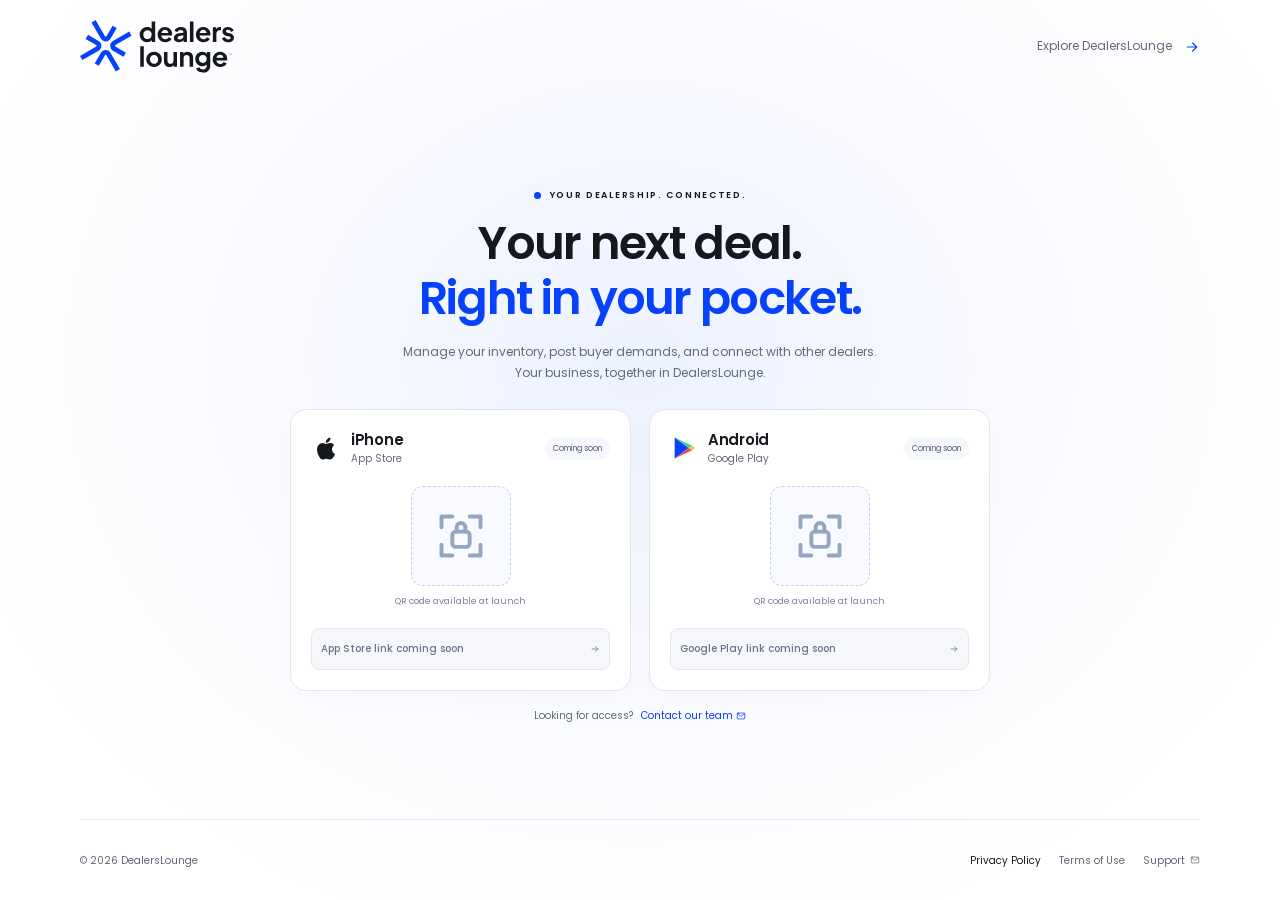
==== commit 5d6850da: "added terms page to the site" ====
--- a/join/index.html
+++ b/join/index.html
@@ -17,6 +17,6 @@
 </section>
 <p class="hub-access">Looking for access? <a href="mailto:support@dealerslounge.pk">Contact our team <svg class="icon" width="24" height="24" aria-hidden="true" focusable="false"><use href="../assets/images/icons.svg#mail"></use></svg></a></p>
 </main>
-<footer class="hub-footer"><span>© <span id="year">2026</span> DealersLounge</span><a href="../privacy/">Privacy Policy</a><a href="mailto:support@dealerslounge.pk">Support <svg class="icon" width="24" height="24" aria-hidden="true" focusable="false"><use href="../assets/images/icons.svg#mail"></use></svg></a></footer>
+<footer class="hub-footer"><span>© <span id="year">2026</span> DealersLounge</span><a href="../privacy/">Privacy Policy</a><a href="../terms/">Terms of Use</a><a href="mailto:support@dealerslounge.pk">Support <svg class="icon" width="24" height="24" aria-hidden="true" focusable="false"><use href="../assets/images/icons.svg#mail"></use></svg></a></footer>
 <script src="../assets/js/main.js"></script>
 </body></html>
--- a/assets/css/styles.css
+++ b/assets/css/styles.css
@@ -1945,8 +1945,7 @@
   inset: 0
 }
 
-.demo-screen[hidden],
-.demo-toggle[hidden] {
+.demo-screen[hidden] {
   display: none
 }
 
@@ -1970,23 +1969,6 @@
   pointer-events: none
 }
 
-.demo-toggle {
-  position: absolute;
-  bottom: 10px;
-  left: 4%;
-  border: 0;
-  background: var(--blue);
-  color: white;
-  font: 400 9px Poppins, sans-serif;
-  padding: 8px 12px;
-  cursor: pointer;
-  border-radius: 6px
-}
-
-.demo-toggle:hover {
-  background: #dfe8ff
-}
-
 @media(prefers-reduced-motion:no-preference) {
   .demo-screen.is-entering {
     animation: demo-screen-in .5s cubic-bezier(.16, 1, .3, 1) both
@@ -2403,6 +2385,7 @@
   border-radius: 0 0 23px 23px;
   padding-bottom: 5px
 }
+
 /* Use the app mark at avatar sizes so it remains legible. */
 .app-logo-avatar {
   display: grid;
@@ -2412,16 +2395,29 @@
   padding: 0;
   background: transparent;
 }
-.app-logo-avatar img { width: 32px; height: 32px }
-.system-avatar img { width: 100%; height: 100%; border-radius: inherit }
+
+.app-logo-avatar img {
+  width: 32px;
+  height: 32px
+}
+
+.system-avatar img {
+  width: 100%;
+  height: 100%;
+  border-radius: inherit
+}
 
 /* Tiny cars follow the existing rings using transform-only motion. */
-.orbit { pointer-events: none }
+.orbit {
+  pointer-events: none
+}
+
 .orbit-driver {
   position: absolute;
   inset: -1px;
   transform: rotate(220deg);
 }
+
 .orbit-car {
   position: absolute;
   top: -12px;
@@ -2431,16 +2427,58 @@
   background: url('../images/orbit-cars.png') center top / 72px 72px no-repeat;
   filter: drop-shadow(0 2px 2px #172a4920);
 }
-.orbit-driver-offset .orbit-car { background-position: center center }
-.orbit-two .orbit-car { background-position: center bottom }
-.orbit-driver-offset { transform: rotate(40deg) }
-.orbit-two .orbit-driver { transform: rotate(135deg) }
-.phone { z-index: 1 }
-.floating-card, .demo-toggle { z-index: 2 }
+
+.orbit-driver-offset .orbit-car {
+  background-position: center center
+}
+
+.orbit-two .orbit-car {
+  background-position: center bottom
+}
+
+.orbit-driver-offset {
+  transform: rotate(40deg)
+}
+
+.orbit-two .orbit-driver {
+  transform: rotate(135deg)
+}
+
+.phone {
+  z-index: 1
+}
+
+.floating-card {
+  z-index: 2
+}
+
 @media(prefers-reduced-motion:no-preference) {
-  .orbit-driver { animation: orbit-drive 32s linear infinite; animation-delay: -19.5s; animation-play-state: paused }
-  .orbit-driver-offset { animation-delay: -3.5s }
-  .orbit-two .orbit-driver { animation-duration: 26s; animation-delay: -9.75s }
-  .hero-visual.is-demo-playing .orbit-driver { animation-play-state: running }
-}
-@keyframes orbit-drive { from { transform: rotate(0deg) } to { transform: rotate(360deg) } }
+  .orbit-driver {
+    animation: orbit-drive 32s linear infinite;
+    animation-delay: -19.5s;
+    animation-play-state: paused
+  }
+
+  .orbit-driver-offset {
+    animation-delay: -3.5s
+  }
+
+  .orbit-two .orbit-driver {
+    animation-duration: 26s;
+    animation-delay: -9.75s
+  }
+
+  .hero-visual.is-demo-playing .orbit-driver {
+    animation-play-state: running
+  }
+}
+
+@keyframes orbit-drive {
+  from {
+    transform: rotate(0deg)
+  }
+
+  to {
+    transform: rotate(360deg)
+  }
+}
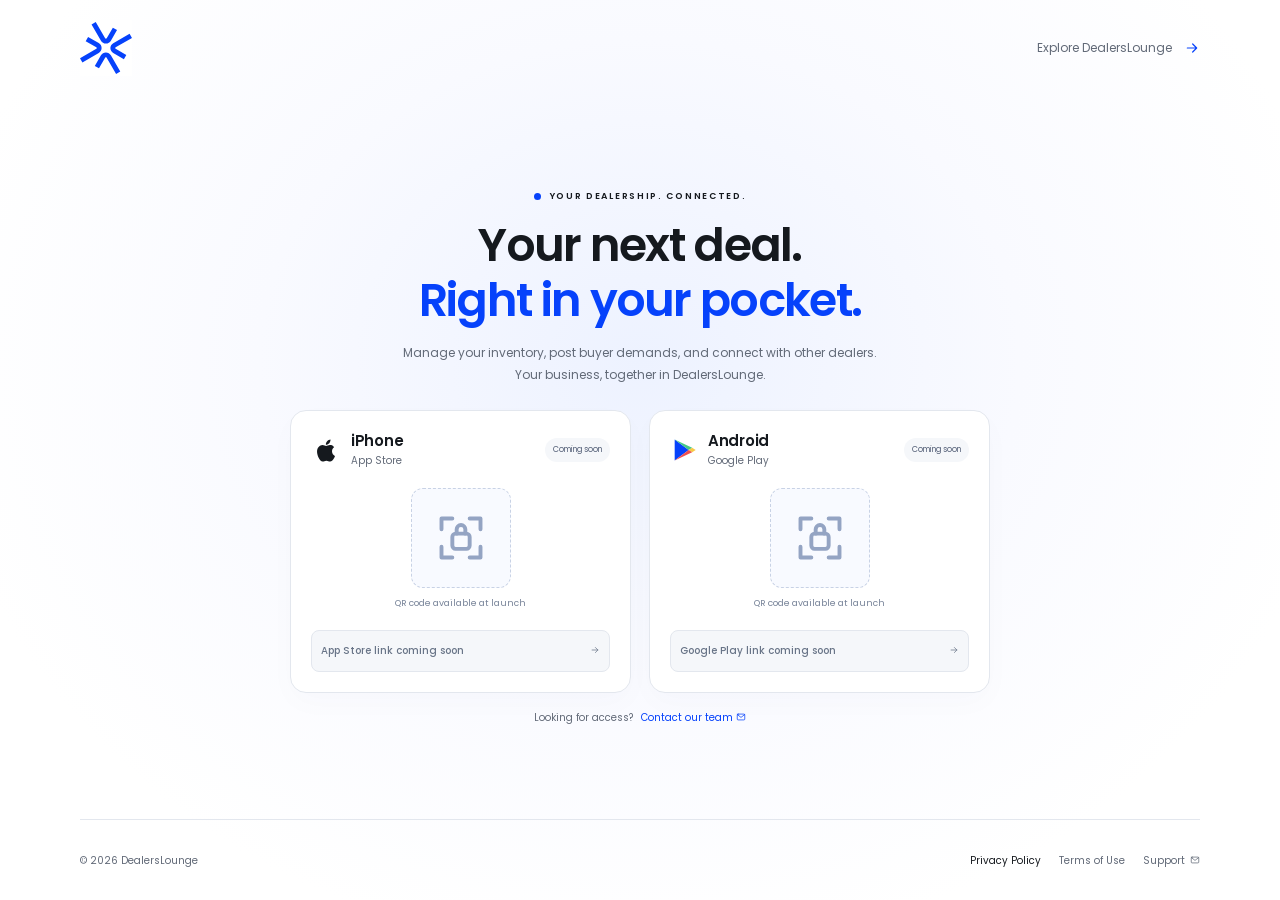
==== commit 3f429786: "ci/cd githhub actions implemented" ====
--- a/join/index.html
+++ b/join/index.html
@@ -4,11 +4,13 @@
 <meta charset="utf-8"><meta name="viewport" content="width=device-width, initial-scale=1">
 <meta name="description" content="DealersLounge brings vehicle inventory, buyer demands, and dealer connections together. Find app downloads, access information, and our privacy policy.">
 <meta name="theme-color" content="#0642FB"><title>DealersLounge — Get the app</title>
-<link rel="icon" href="../assets/images/favicon.svg" type="image/svg+xml"><link rel="stylesheet" href="../assets/css/styles.css">
+<link rel="icon" href="../assets/images/portal-favicon.svg?v=2" type="image/svg+xml"><link rel="stylesheet" href="../assets/css/styles.css">
+<link rel="stylesheet" href="../assets/css/brand-hover.css">
+<link rel="stylesheet" href="../assets/css/responsive.css">
 </head>
 <body class="download-home">
 <a class="skip" href="#main">Skip to content</a>
-<header class="hub-header"><a class="brand" href="../" aria-label="DealersLounge home"><img src="../assets/images/logo.svg" alt="DealersLounge" width="160" height="55"></a><a class="hub-explore" href="../">Explore DealersLounge <span aria-hidden="true"><svg class="icon" width="24" height="24" aria-hidden="true" focusable="false"><use href="../assets/images/icons.svg#arrow-right"></use></svg></span></a></header>
+<header class="hub-header"><a class="brand brand-reveal" href="../" aria-label="DealersLounge home"><span class="brand-symbol-mask"><svg class="brand-symbol" viewBox="0 0 81 81" aria-hidden="true" focusable="false"><path data-part="left" d="M3.75897 63.0194L0 56.5106L25.4298 41.8279C26.0353 41.4748 26.1362 40.9197 26.1362 40.617C26.1362 40.3143 26.0353 39.7592 25.4298 39.4061L8.85501 29.8447L12.614 23.3358L29.1888 32.8972C31.9891 34.5118 33.6541 37.3878 33.6541 40.617C33.6541 43.8462 31.9891 46.7222 29.1888 48.3368L3.75897 63.0194Z" fill="currentColor"/><path data-part="right" d="M68.3676 57.9234L51.7929 48.362C48.9926 46.7474 47.3275 43.8714 47.3275 40.6422C47.3275 37.413 48.9926 34.537 51.7929 32.9225L77.2227 18.2398L80.9816 24.7486L55.5518 39.4313C54.9464 39.7845 54.8454 40.3395 54.8454 40.6422C54.8454 40.9449 54.9464 41.5 55.5518 41.8531L72.1266 51.4146L68.3676 57.9234Z" fill="currentColor"/><path data-part="top" d="M40.3899 33.6541C37.1607 33.6541 34.2848 31.9891 32.6702 29.1888L17.9875 3.75897L24.4963 0L39.179 25.4298C39.5322 26.0353 40.0872 26.1362 40.3899 26.1362C40.6927 26.1362 41.2477 26.0353 41.6009 25.4298L51.1623 8.85501L57.6711 12.614L48.1097 29.1888C46.4951 31.9891 43.6191 33.6541 40.3899 33.6541Z" fill="currentColor"/><path data-part="bottom" d="M56.2332 81.007L41.5505 55.5772C41.1973 54.9718 40.6423 54.8708 40.3395 54.8708C40.0368 54.8708 39.4818 54.9718 39.1286 55.5772L29.5672 72.152L23.0584 68.393L32.6198 51.8183C34.2344 49.018 37.1104 47.3529 40.3395 47.3529C43.5687 47.3529 46.4447 49.018 48.0593 51.8183L62.742 77.248L56.2332 81.007Z" fill="currentColor"/></svg></span><span class="brand-name-clip" aria-hidden="true"><svg class="brand-name" viewBox="67 0 133 69" aria-hidden="true" focusable="false"><image href="../assets/images/logo.svg" width="200" height="69" /></svg></span></a><a class="hub-explore" href="../">Explore DealersLounge <span aria-hidden="true"><svg class="icon" width="24" height="24" aria-hidden="true" focusable="false"><use href="../assets/images/icons.svg#arrow-right"></use></svg></span></a></header>
 <main tabindex="-1" id="main" class="hub-main">
 <section class="hub-intro" aria-labelledby="intro-title"><p class="eyebrow"><span class="status-dot"></span> YOUR DEALERSHIP. CONNECTED.</p><h1 id="intro-title">Your next deal.<br><span>Right in your pocket.</span></h1><p>Manage your inventory, post buyer demands, and connect with other dealers. Your business, together in DealersLounge.</p></section>
 <section id="download" class="hub-downloads" aria-label="Download DealersLounge">
@@ -19,4 +21,5 @@
 </main>
 <footer class="hub-footer"><span>© <span id="year">2026</span> DealersLounge</span><a href="../privacy/">Privacy Policy</a><a href="../terms/">Terms of Use</a><a href="mailto:support@dealerslounge.pk">Support <svg class="icon" width="24" height="24" aria-hidden="true" focusable="false"><use href="../assets/images/icons.svg#mail"></use></svg></a></footer>
 <script src="../assets/js/main.js"></script>
+<script src="../assets/js/brand-hover.js"></script>
 </body></html>
--- a/assets/css/styles.css
+++ b/assets/css/styles.css
@@ -2211,6 +2211,11 @@
   font-weight: 600
 }
 
+/* Distinct dealership colors keep alert senders easy to recognize. */
+.dealer-avatar.dealer-avatar-x7 { background: #1d4ed8; }
+.dealer-avatar.dealer-avatar-capital { background: #047857; }
+.dealer-avatar.dealer-avatar-prime { background: #b45309; }
+
 .system-avatar {
   background: white;
   color: var(--blue)
--- a/assets/css/brand-hover.css
+++ b/assets/css/brand-hover.css
@@ -0,0 +1,40 @@
+/* Reserve the wordmark space so hover never moves the navigation. */
+.brand-reveal {
+  --mark-size: 52px;
+  display: flex;
+  align-items: center;
+  position: relative;
+  flex: 0 0 154px;
+  min-width: 0;
+  height: 56px;
+  color: var(--blue);
+  text-decoration: none;
+}
+.brand-symbol-mask {
+  position: relative;
+  z-index: 1;
+  display: grid;
+  place-items: center;
+  flex: 0 0 var(--mark-size);
+  height: 100%;
+  background: #fff;
+}
+.brand-symbol { width: var(--mark-size); height: var(--mark-size); overflow: visible; }
+.brand-name-clip { overflow: hidden; min-width: 0; padding-block: 8px; }
+.brand-name {
+  color: #15191e;
+  display: block;
+  width: 102px;
+  height: 53px;
+  opacity: 0;
+  transform: translateX(-105%);
+  transition: transform 460ms cubic-bezier(.22, 1, .36, 1), opacity 220ms ease;
+}
+.brand-reveal:is(:hover, :focus-visible) .brand-name { opacity: 1; transform: translateX(0); }
+.brand-reveal:focus-visible { outline: 2px solid var(--blue); outline-offset: 5px; border-radius: 4px; }
+@media (max-width: 600px) {
+  .brand-reveal { margin-right: 8px; }
+}
+@media (prefers-reduced-motion: reduce) {
+  .brand-name { transition: none; transform: none; }
+}
--- a/assets/css/responsive.css
+++ b/assets/css/responsive.css
@@ -0,0 +1,80 @@
+/* Small-screen layout overrides. Desktop styles remain unchanged. */
+@media (max-width: 760px) {
+  .container { width: calc(100% - 32px); }
+  .nav { gap: 12px; }
+  .nav > .button { flex-shrink: 0; }
+  .hero, .features, .workflow-grid, .faq { min-width: 0; }
+  .hero > *, .features > *, .workflow-grid > *, .faq > * { min-width: 0; }
+  h1 { font-size: clamp(2rem, 8.5vw, 3.0625rem); letter-spacing: -.04em; }
+  .eyebrow { font-size: .6875rem; }
+  .lead, .section-heading > p { font-size: 1rem; }
+  .hero-actions { flex-wrap: wrap; gap: 12px; }
+  .hero-actions .button, .hero-actions .text-link { font-size: .875rem; min-height: 44px; }
+  .hero-note { font-size: .75rem; }
+  .value-strip p { flex-wrap: wrap; justify-content: center; font-size: .75rem; }
+  .section { padding-block: 48px; }
+  .feature > p, .faq > div > p:not(.eyebrow), details p, .download p:not(.eyebrow) { font-size: .9375rem; }
+  summary { font-size: 1rem; min-height: 44px; align-items: center; }
+  summary .icon { flex-shrink: 0; }
+  .download .download-note { font-size: .75rem; }
+  .feature { padding: 24px; }
+  .download { padding: 28px 20px; }
+  .download .button { max-width: 100%; white-space: normal; }
+  .footer-top, .footer-bottom, .footer-bottom > div { flex-wrap: wrap; gap: 12px 20px; }
+  .footer-bottom, .footer-top > a:last-child { font-size: .75rem; }
+  .footer-top a, .footer-bottom a { overflow-wrap: anywhere; }
+  .legal-main { padding-block: 36px; }
+  .legal-main h1 { font-size: clamp(2rem, 7vw, 2.5rem); }
+  .legal-main p, .legal-main li { font-size: 1rem; }
+  .policy-contents { padding: 20px; }
+  .policy-contents ol { columns: 1; }
+  .hub-footer { flex-wrap: wrap; gap: 8px 20px; padding-block: 20px; font-size: .75rem; }
+  .hub-footer > a:first-of-type { margin-left: 0; }
+}
+
+@media (max-width: 520px) {
+  .hub-header { gap: 12px; }
+  .hub-explore { font-size: .75rem; }
+  .hub-main { width: calc(100% - 32px); }
+  .hub-intro > p:last-child { font-size: 1rem; max-width: none; }
+  .hub-downloads { grid-template-columns: minmax(0, 1fr); gap: 16px; }
+  .hub-store { padding: 20px; }
+  .hub-store-heading { gap: 12px; }
+  .hub-store-heading h2 { font-size: 1.125rem; }
+  .availability-chip { font-size: .75rem; }
+  .hub-qr { font-size: .75rem; margin-block: 20px; }
+  .qr-frame { width: 100px; height: 100px; }
+  .hub-store-button { font-size: .875rem; min-height: 48px; padding: 12px; }
+  .hub-access { font-size: .875rem; }
+  .hub-footer > span { width: 100%; }
+  .visual-heading { left: 16px; right: 16px; letter-spacing: .5px; }
+  .floating-card { right: 8px; }
+}
+
+@media (max-width: 360px) {
+  .nav, .hub-header { flex-wrap: wrap; height: auto; min-height: 82px; padding-block: 12px; }
+  .hero-visual { height: 530px; }
+  .phone { --phone-angle: 0deg; flex-shrink: 0; }
+  .feature { padding: 20px; }
+}
+
+/* Compact download and footer composition on mobile. */
+@media (max-width: 760px) {
+  .download { padding: 28px 22px; border-radius: 20px; }
+  .download > div:first-child { width: 100%; min-width: 0; }
+  .download .eyebrow { margin: 0 0 18px; font-size: .625rem; letter-spacing: .12em; }
+  .download h2 { font-size: clamp(1.5rem, 6.5vw, 1.875rem); line-height: 1.25; letter-spacing: -.035em; margin: 0 0 16px; text-wrap: balance; }
+  .download p:not(.eyebrow) { line-height: 1.65; }
+  .download .join-cta { display: flex; justify-content: center; width: 100%; margin-top: 24px; min-height: 48px; }
+  .download p.download-note { font-size: .75rem; margin: 16px 0 0; }
+  footer.container { padding-top: 36px; padding-bottom: 24px; }
+  .footer-top { align-items: center; gap: 12px; padding-bottom: 24px; }
+  .footer-top > a:last-child { padding-top: 0; }
+  .footer-top p { font-size: .75rem; line-height: 1.6; }
+  .footer-bottom { flex-direction: column; align-items: center; gap: 16px; padding-top: 16px; text-align: center; }
+  .footer-bottom > div { justify-content: center; gap: 4px 18px; width: 100%; }
+  .footer-bottom > span { order: 2; width: 100%; text-align: center; }
+  .footer-bottom a[href="#main"] { display: none; }
+  .hub-footer { justify-content: center; text-align: center; }
+  .hub-footer > span { order: 2; width: 100%; text-align: center; }
+}
